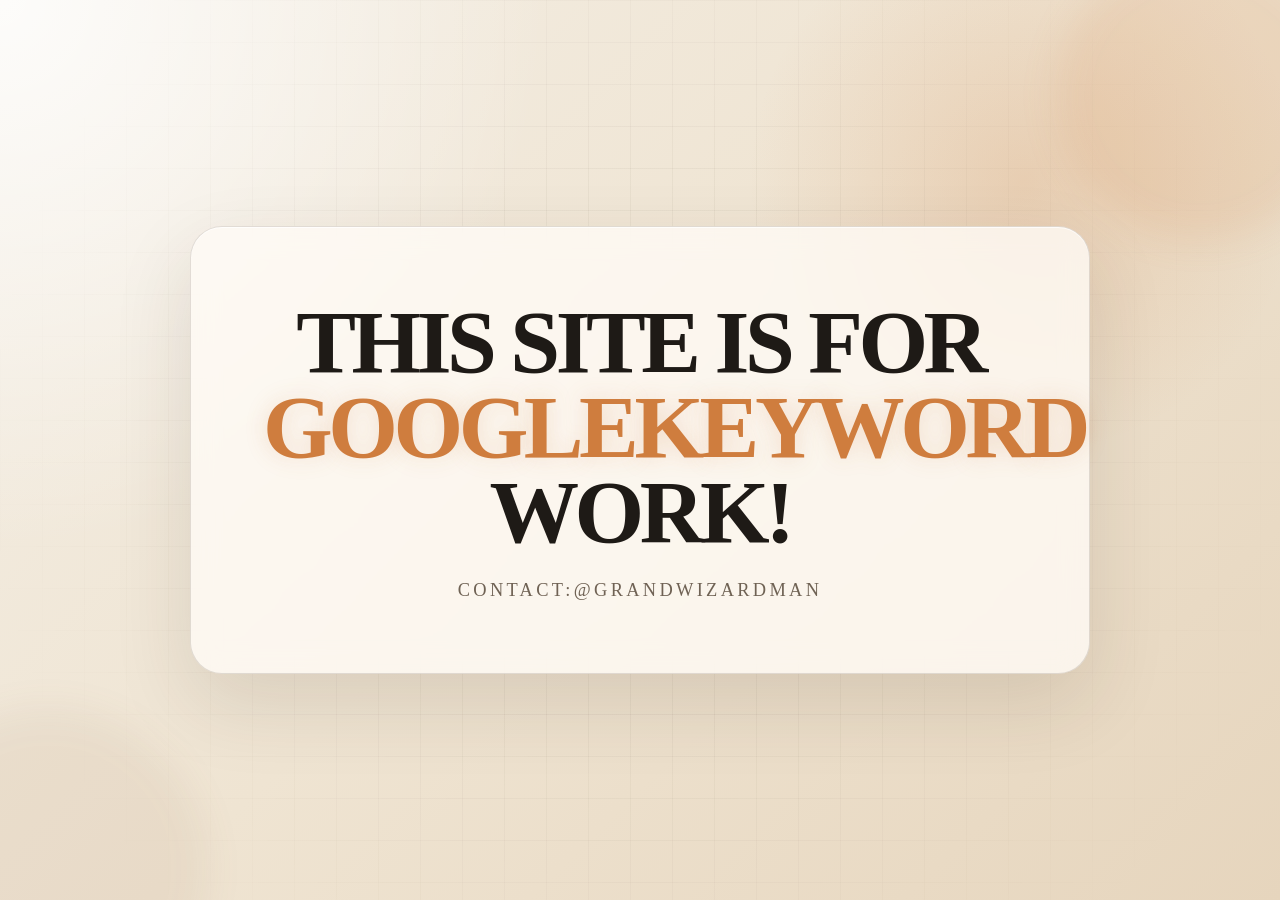
==== index.html @ fcebd90d "Add files via upload" ====
<!DOCTYPE html>
<html lang="en">
<head>
  <meta charset="UTF-8">
  <meta name="viewport" content="width=device-width, initial-scale=1.0">
  <title>GoogleKeyword Work</title>
  <style>
    :root {
      --bg: #f4efe6;
      --bg-accent: #e6d5bd;
      --card: rgba(255, 252, 246, 0.78);
      --text: #1e1a16;
      --muted: #6f6254;
      --line: rgba(62, 45, 30, 0.14);
      --glow: #cf7d3e;
      --glow-soft: rgba(207, 125, 62, 0.22);
    }

    * {
      box-sizing: border-box;
    }

    body {
      margin: 0;
      min-height: 100vh;
      display: grid;
      place-items: center;
      overflow: hidden;
      font-family: Georgia, "Times New Roman", serif;
      color: var(--text);
      background:
        radial-gradient(circle at top left, rgba(255, 255, 255, 0.82), transparent 35%),
        radial-gradient(circle at 80% 20%, rgba(207, 125, 62, 0.2), transparent 22%),
        linear-gradient(135deg, var(--bg) 0%, #efe4d2 48%, var(--bg-accent) 100%);
    }

    body::before,
    body::after {
      content: "";
      position: fixed;
      inset: auto;
      border-radius: 999px;
      filter: blur(18px);
      opacity: 0.5;
      pointer-events: none;
    }

    body::before {
      width: 18rem;
      height: 18rem;
      right: -4rem;
      top: -3rem;
      background: rgba(207, 125, 62, 0.24);
    }

    body::after {
      width: 20rem;
      height: 20rem;
      left: -7rem;
      bottom: -8rem;
      background: rgba(140, 101, 69, 0.14);
    }

    .hero {
      width: min(90vw, 900px);
      padding: clamp(2rem, 6vw, 4.5rem);
      border: 1px solid var(--line);
      border-radius: 32px;
      background: var(--card);
      backdrop-filter: blur(14px);
      box-shadow:
        0 30px 80px rgba(56, 38, 22, 0.12),
        inset 0 1px 0 rgba(255, 255, 255, 0.72);
      text-align: center;
      animation: floatIn 900ms ease-out both;
    }

    h1 {
      margin: 0;
      font-size: clamp(2.6rem, 7vw, 5.8rem);
      line-height: 0.95;
      letter-spacing: -0.05em;
      text-transform: uppercase;
      text-wrap: balance;
    }

    .accent {
      display: inline-block;
      color: var(--glow);
      text-shadow: 0 0 22px var(--glow-soft);
    }

    .contact {
      margin: 1.6rem 0 0;
      font-size: clamp(0.95rem, 2vw, 1.15rem);
      letter-spacing: 0.18em;
      text-transform: uppercase;
      color: var(--muted);
    }

    .grid {
      position: fixed;
      inset: 0;
      background-image:
        linear-gradient(rgba(62, 45, 30, 0.045) 1px, transparent 1px),
        linear-gradient(90deg, rgba(62, 45, 30, 0.045) 1px, transparent 1px);
      background-size: 42px 42px;
      mask-image: radial-gradient(circle at center, black 35%, transparent 85%);
      pointer-events: none;
    }

    @keyframes floatIn {
      from {
        opacity: 0;
        transform: translateY(24px) scale(0.98);
      }
      to {
        opacity: 1;
        transform: translateY(0) scale(1);
      }
    }

    @media (max-width: 640px) {
      .hero {
        border-radius: 24px;
      }

      h1 {
        line-height: 1.02;
      }
    }
  </style>
</head>
<body>
  <div class="grid" aria-hidden="true"></div>
  <main class="hero">
    <h1>THIS SITE IS FOR <span class="accent">GOOGLEKEYWORD</span> WORK!</h1>
    <p class="contact">CONTACT:@grandwizardman</p>
  </main>
</body>
</html>
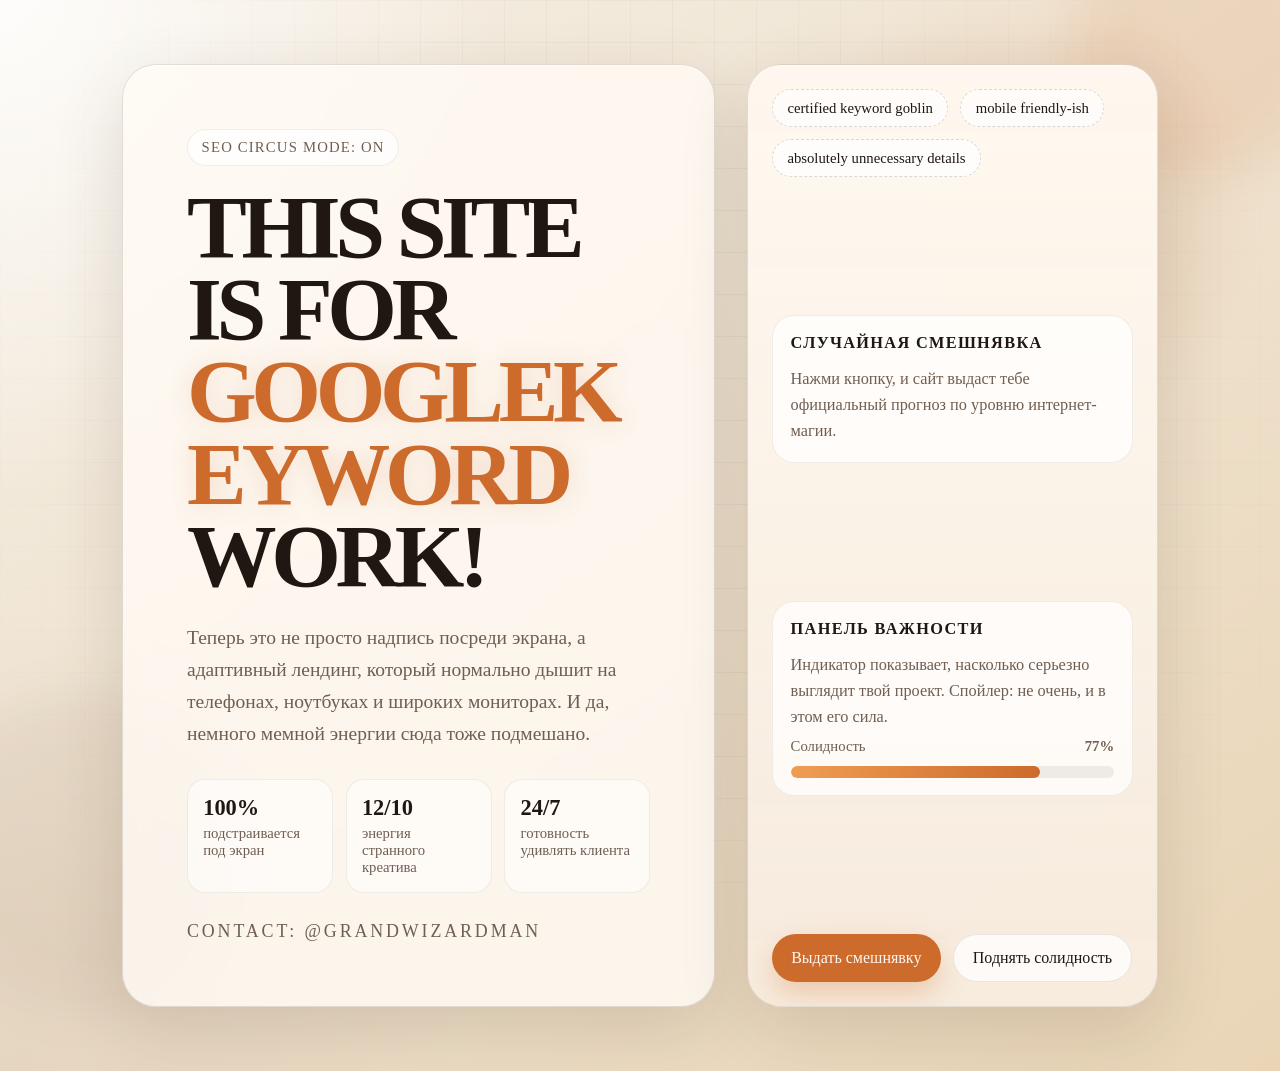
==== commit 4da4c627: "Update index.html" ====
--- a/index.html
+++ b/index.html
@@ -1,101 +1,70 @@
 <!DOCTYPE html>
-<html lang="en">
+<html lang="ru">
 <head>
   <meta charset="UTF-8">
   <meta name="viewport" content="width=device-width, initial-scale=1.0">
   <title>GoogleKeyword Work</title>
   <style>
     :root {
-      --bg: #f4efe6;
-      --bg-accent: #e6d5bd;
-      --card: rgba(255, 252, 246, 0.78);
-      --text: #1e1a16;
-      --muted: #6f6254;
-      --line: rgba(62, 45, 30, 0.14);
-      --glow: #cf7d3e;
-      --glow-soft: rgba(207, 125, 62, 0.22);
+      --bg: #f5efe4;
+      --bg-warm: #e9d5b6;
+      --paper: rgba(255, 251, 245, 0.82);
+      --paper-strong: rgba(255, 248, 239, 0.95);
+      --text: #201712;
+      --muted: #705e52;
+      --line: rgba(67, 46, 30, 0.14);
+      --accent: #cc6b2c;
+      --accent-soft: rgba(204, 107, 44, 0.2);
+      --shadow: rgba(57, 36, 18, 0.14);
+      --max-width: 1100px;
     }
 
     * {
       box-sizing: border-box;
+    }
+
+    html {
+      scroll-behavior: smooth;
     }
 
     body {
       margin: 0;
       min-height: 100vh;
-      display: grid;
-      place-items: center;
-      overflow: hidden;
       font-family: Georgia, "Times New Roman", serif;
       color: var(--text);
+      overflow-x: hidden;
       background:
-        radial-gradient(circle at top left, rgba(255, 255, 255, 0.82), transparent 35%),
-        radial-gradient(circle at 80% 20%, rgba(207, 125, 62, 0.2), transparent 22%),
-        linear-gradient(135deg, var(--bg) 0%, #efe4d2 48%, var(--bg-accent) 100%);
+        radial-gradient(circle at top left, rgba(255, 255, 255, 0.85), transparent 30%),
+        radial-gradient(circle at 80% 20%, rgba(204, 107, 44, 0.18), transparent 18%),
+        radial-gradient(circle at bottom left, rgba(122, 82, 51, 0.08), transparent 28%),
+        linear-gradient(145deg, var(--bg) 0%, #efe2cf 50%, var(--bg-warm) 100%);
     }
 
     body::before,
     body::after {
       content: "";
       position: fixed;
-      inset: auto;
       border-radius: 999px;
-      filter: blur(18px);
-      opacity: 0.5;
+      filter: blur(24px);
+      opacity: 0.55;
       pointer-events: none;
+      z-index: 0;
     }
 
     body::before {
-      width: 18rem;
-      height: 18rem;
-      right: -4rem;
-      top: -3rem;
-      background: rgba(207, 125, 62, 0.24);
+      width: min(26vw, 16rem);
+      height: min(26vw, 16rem);
+      top: -5rem;
+      right: -3rem;
+      background: rgba(204, 107, 44, 0.22);
     }
 
     body::after {
-      width: 20rem;
-      height: 20rem;
-      left: -7rem;
-      bottom: -8rem;
-      background: rgba(140, 101, 69, 0.14);
-    }
-
-    .hero {
-      width: min(90vw, 900px);
-      padding: clamp(2rem, 6vw, 4.5rem);
-      border: 1px solid var(--line);
-      border-radius: 32px;
-      background: var(--card);
-      backdrop-filter: blur(14px);
-      box-shadow:
-        0 30px 80px rgba(56, 38, 22, 0.12),
-        inset 0 1px 0 rgba(255, 255, 255, 0.72);
-      text-align: center;
-      animation: floatIn 900ms ease-out both;
-    }
-
-    h1 {
-      margin: 0;
-      font-size: clamp(2.6rem, 7vw, 5.8rem);
-      line-height: 0.95;
-      letter-spacing: -0.05em;
-      text-transform: uppercase;
-      text-wrap: balance;
-    }
-
-    .accent {
-      display: inline-block;
-      color: var(--glow);
-      text-shadow: 0 0 22px var(--glow-soft);
-    }
-
-    .contact {
-      margin: 1.6rem 0 0;
-      font-size: clamp(0.95rem, 2vw, 1.15rem);
-      letter-spacing: 0.18em;
-      text-transform: uppercase;
-      color: var(--muted);
+      width: min(32vw, 20rem);
+      height: min(32vw, 20rem);
+      bottom: -7rem;
+      left: -5rem;
+      background: rgba(116, 84, 58, 0.12);
     }
 
     .grid {
@@ -104,9 +73,282 @@
       background-image:
         linear-gradient(rgba(62, 45, 30, 0.045) 1px, transparent 1px),
         linear-gradient(90deg, rgba(62, 45, 30, 0.045) 1px, transparent 1px);
-      background-size: 42px 42px;
-      mask-image: radial-gradient(circle at center, black 35%, transparent 85%);
+      background-size: clamp(26px, 4vw, 42px) clamp(26px, 4vw, 42px);
+      mask-image: radial-gradient(circle at center, black 42%, transparent 92%);
       pointer-events: none;
+      z-index: 0;
+    }
+
+    .shell {
+      position: relative;
+      z-index: 1;
+      width: min(calc(100% - 2rem), var(--max-width));
+      margin: 0 auto;
+      padding: clamp(1rem, 2.5vw, 2rem);
+    }
+
+    .hero {
+      position: relative;
+      display: grid;
+      grid-template-columns: minmax(0, 1.3fr) minmax(260px, 0.9fr);
+      gap: clamp(1rem, 3vw, 2rem);
+      align-items: stretch;
+      min-height: 100vh;
+      padding: clamp(1rem, 3vw, 2rem) 0;
+    }
+
+    .panel,
+    .fun-panel {
+      border: 1px solid var(--line);
+      border-radius: clamp(24px, 3vw, 34px);
+      background: var(--paper);
+      backdrop-filter: blur(14px);
+      box-shadow:
+        0 24px 70px var(--shadow),
+        inset 0 1px 0 rgba(255, 255, 255, 0.76);
+      animation: floatIn 900ms ease-out both;
+    }
+
+    .panel {
+      padding: clamp(1.5rem, 5vw, 4rem);
+      display: flex;
+      flex-direction: column;
+      justify-content: center;
+      min-height: min(760px, calc(100vh - 4rem));
+      transform: translate3d(var(--shift-x, 0), var(--shift-y, 0), 0);
+      transition: transform 160ms ease;
+    }
+
+    .eyebrow {
+      display: inline-flex;
+      align-items: center;
+      gap: 0.55rem;
+      width: fit-content;
+      padding: 0.55rem 0.85rem;
+      border-radius: 999px;
+      background: rgba(255, 255, 255, 0.7);
+      border: 1px solid rgba(67, 46, 30, 0.08);
+      color: var(--muted);
+      font-size: 0.92rem;
+      letter-spacing: 0.08em;
+      text-transform: uppercase;
+    }
+
+    h1 {
+      margin: 1.25rem 0 0;
+      font-size: clamp(2.3rem, 7vw, 6.1rem);
+      line-height: 0.92;
+      letter-spacing: -0.06em;
+      text-transform: uppercase;
+      text-wrap: balance;
+      overflow-wrap: anywhere;
+      word-break: break-word;
+      max-width: 100%;
+    }
+
+    .accent {
+      display: inline-block;
+      color: var(--accent);
+      text-shadow: 0 0 24px var(--accent-soft);
+      max-width: 100%;
+    }
+
+    .lead {
+      max-width: 34rem;
+      margin: 1.5rem 0 0;
+      font-size: clamp(1rem, 2vw, 1.22rem);
+      line-height: 1.65;
+      color: var(--muted);
+    }
+
+    .stats {
+      display: grid;
+      grid-template-columns: repeat(3, minmax(0, 1fr));
+      gap: 0.8rem;
+      margin-top: 1.8rem;
+    }
+
+    .stat {
+      padding: 0.95rem;
+      border-radius: 18px;
+      background: rgba(255, 255, 255, 0.56);
+      border: 1px solid rgba(67, 46, 30, 0.08);
+    }
+
+    .stat strong,
+    .stat span {
+      display: block;
+    }
+
+    .stat strong {
+      font-size: clamp(1.05rem, 2vw, 1.4rem);
+    }
+
+    .stat span {
+      margin-top: 0.25rem;
+      color: var(--muted);
+      font-size: 0.92rem;
+    }
+
+    .contact {
+      margin: 1.8rem 0 0;
+      font-size: clamp(0.95rem, 2vw, 1.12rem);
+      letter-spacing: 0.16em;
+      text-transform: uppercase;
+      color: var(--muted);
+      word-break: break-word;
+    }
+
+    .fun-panel {
+      position: relative;
+      padding: clamp(1rem, 4vw, 1.5rem);
+      display: flex;
+      flex-direction: column;
+      justify-content: space-between;
+      gap: 1rem;
+      overflow: hidden;
+      background:
+        linear-gradient(180deg, var(--paper-strong), rgba(246, 234, 220, 0.92)),
+        var(--paper);
+    }
+
+    .stickers {
+      display: flex;
+      flex-wrap: wrap;
+      gap: 0.75rem;
+    }
+
+    .sticker {
+      padding: 0.6rem 0.9rem;
+      border-radius: 999px;
+      border: 1px dashed rgba(67, 46, 30, 0.18);
+      background: rgba(255, 255, 255, 0.72);
+      color: var(--text);
+      font-size: 0.92rem;
+      animation: bob 3.6s ease-in-out infinite;
+    }
+
+    .sticker:nth-child(2n) {
+      animation-delay: 0.5s;
+    }
+
+    .sticker:nth-child(3n) {
+      animation-delay: 1s;
+    }
+
+    .fun-card {
+      position: relative;
+      padding: 1.1rem;
+      border-radius: 22px;
+      border: 1px solid rgba(67, 46, 30, 0.08);
+      background: rgba(255, 255, 255, 0.72);
+    }
+
+    .fun-card h2,
+    .fun-card p {
+      margin: 0;
+    }
+
+    .fun-card h2 {
+      font-size: 1.02rem;
+      letter-spacing: 0.08em;
+      text-transform: uppercase;
+    }
+
+    .fun-card p {
+      margin-top: 0.8rem;
+      font-size: 1.02rem;
+      line-height: 1.6;
+      color: var(--muted);
+    }
+
+    .actions {
+      display: flex;
+      flex-wrap: wrap;
+      gap: 0.75rem;
+    }
+
+    button {
+      appearance: none;
+      border: 0;
+      border-radius: 999px;
+      padding: 0.9rem 1.2rem;
+      font: inherit;
+      cursor: pointer;
+      transition:
+        transform 160ms ease,
+        box-shadow 160ms ease,
+        background-color 160ms ease;
+    }
+
+    .primary {
+      background: var(--accent);
+      color: #fff7f1;
+      box-shadow: 0 12px 28px rgba(204, 107, 44, 0.28);
+    }
+
+    .secondary {
+      background: rgba(255, 255, 255, 0.74);
+      color: var(--text);
+      border: 1px solid rgba(67, 46, 30, 0.1);
+    }
+
+    button:hover {
+      transform: translateY(-2px) scale(1.01);
+    }
+
+    button:active {
+      transform: translateY(0) scale(0.98);
+    }
+
+    .meter {
+      margin-top: auto;
+      padding-top: 0.5rem;
+    }
+
+    .meter-top {
+      display: flex;
+      justify-content: space-between;
+      gap: 1rem;
+      font-size: 0.92rem;
+      color: var(--muted);
+    }
+
+    .meter-bar {
+      margin-top: 0.65rem;
+      height: 12px;
+      border-radius: 999px;
+      background: rgba(67, 46, 30, 0.08);
+      overflow: hidden;
+    }
+
+    .meter-fill {
+      width: 77%;
+      height: 100%;
+      border-radius: inherit;
+      background: linear-gradient(90deg, #f09d53, var(--accent));
+      transition: width 220ms ease;
+    }
+
+    .toast {
+      position: fixed;
+      left: 50%;
+      bottom: 1rem;
+      transform: translateX(-50%) translateY(1rem);
+      padding: 0.9rem 1rem;
+      border-radius: 999px;
+      background: rgba(32, 23, 18, 0.88);
+      color: #fff7f0;
+      box-shadow: 0 18px 36px rgba(0, 0, 0, 0.16);
+      opacity: 0;
+      pointer-events: none;
+      transition: opacity 180ms ease, transform 180ms ease;
+      z-index: 2;
+    }
+
+    .toast.visible {
+      opacity: 1;
+      transform: translateX(-50%) translateY(0);
     }
 
     @keyframes floatIn {
@@ -120,22 +362,206 @@
       }
     }
 
+    @keyframes bob {
+      0%, 100% {
+        transform: rotate(-2deg) translateY(0);
+      }
+      50% {
+        transform: rotate(2deg) translateY(-4px);
+      }
+    }
+
+    @media (max-width: 900px) {
+      .hero {
+        grid-template-columns: 1fr;
+        min-height: auto;
+      }
+
+      .panel {
+        min-height: auto;
+      }
+    }
+
+    @media (max-width: 1200px) {
+      .hero {
+        grid-template-columns: minmax(0, 1.15fr) minmax(280px, 0.85fr);
+      }
+
+      h1 {
+        font-size: clamp(2.2rem, 6.4vw, 5.3rem);
+      }
+    }
+
     @media (max-width: 640px) {
-      .hero {
+      .shell {
+        width: min(calc(100% - 1rem), var(--max-width));
+        padding: 0.5rem 0;
+      }
+
+      .panel,
+      .fun-panel {
         border-radius: 24px;
       }
 
+      .stats {
+        grid-template-columns: 1fr;
+      }
+
       h1 {
-        line-height: 1.02;
+        font-size: clamp(2.1rem, 13vw, 4rem);
+        line-height: 0.98;
+      }
+
+      .meter-top,
+      .actions {
+        flex-direction: column;
+      }
+
+      button {
+        width: 100%;
+      }
+    }
+
+    @media (prefers-reduced-motion: reduce) {
+      *,
+      *::before,
+      *::after {
+        animation: none !important;
+        transition: none !important;
+        scroll-behavior: auto !important;
       }
     }
   </style>
 </head>
 <body>
   <div class="grid" aria-hidden="true"></div>
-  <main class="hero">
-    <h1>THIS SITE IS FOR <span class="accent">GOOGLEKEYWORD</span> WORK!</h1>
-    <p class="contact">CONTACT:@grandwizardman</p>
-  </main>
+
+  <div class="shell">
+    <main class="hero">
+      <section class="panel" id="hero-panel">
+        <div class="eyebrow">SEO circus mode: on</div>
+        <h1>THIS SITE IS FOR <span class="accent">GOOGLEKEYWORD</span> WORK!</h1>
+        <p class="lead">
+          Теперь это не просто надпись посреди экрана, а адаптивный лендинг, который нормально дышит
+          на телефонах, ноутбуках и широких мониторах. И да, немного мемной энергии сюда тоже подмешано.
+        </p>
+
+        <div class="stats" aria-label="Статы серьезного проекта">
+          <div class="stat">
+            <strong>100%</strong>
+            <span>подстраивается под экран</span>
+          </div>
+          <div class="stat">
+            <strong>12/10</strong>
+            <span>энергия странного креатива</span>
+          </div>
+          <div class="stat">
+            <strong>24/7</strong>
+            <span>готовность удивлять клиента</span>
+          </div>
+        </div>
+
+        <p class="contact">CONTACT: @grandwizardman</p>
+      </section>
+
+      <aside class="fun-panel">
+        <div class="stickers" aria-hidden="true">
+          <span class="sticker">certified keyword goblin</span>
+          <span class="sticker">mobile friendly-ish</span>
+          <span class="sticker">absolutely unnecessary details</span>
+        </div>
+
+        <section class="fun-card">
+          <h2>Случайная смешнявка</h2>
+          <p id="joke-output">Нажми кнопку, и сайт выдаст тебе официальный прогноз по уровню интернет-магии.</p>
+        </section>
+
+        <section class="fun-card">
+          <h2>Панель важности</h2>
+          <p>Индикатор показывает, насколько серьезно выглядит твой проект. Спойлер: не очень, и в этом его сила.</p>
+          <div class="meter">
+            <div class="meter-top">
+              <span>Солидность</span>
+              <strong id="meter-value">77%</strong>
+            </div>
+            <div class="meter-bar" aria-hidden="true">
+              <div class="meter-fill" id="meter-fill"></div>
+            </div>
+          </div>
+        </section>
+
+        <div class="actions">
+          <button class="primary" id="joke-button" type="button">Выдать смешнявку</button>
+          <button class="secondary" id="boost-button" type="button">Поднять солидность</button>
+        </div>
+      </aside>
+    </main>
+  </div>
+
+  <div class="toast" id="toast" role="status" aria-live="polite"></div>
+
+  <script>
+    const jokes = [
+      "Алгоритмы поисковика посмотрели на этот сайт и уважительно кивнули.",
+      "SEO-шаман провел ритуал. Теперь ключевые слова чувствуют себя как дома.",
+      "Сайт настолько адаптивный, что подстроится даже под настроение владельца.",
+      "Маркетолог сказал: 'нужно живее'. Сайт услышал это слишком буквально.",
+      "Если нажать еще раз, где-то в мире родится новый лендинг.",
+      "Этот блок официально одобрен министерством забавных интерфейсов."
+    ];
+
+    const jokeButton = document.getElementById("joke-button");
+    const boostButton = document.getElementById("boost-button");
+    const jokeOutput = document.getElementById("joke-output");
+    const meterFill = document.getElementById("meter-fill");
+    const meterValue = document.getElementById("meter-value");
+    const toast = document.getElementById("toast");
+    const heroPanel = document.getElementById("hero-panel");
+
+    let seriousness = 77;
+    let toastTimer = null;
+
+    function showToast(message) {
+      toast.textContent = message;
+      toast.classList.add("visible");
+      window.clearTimeout(toastTimer);
+      toastTimer = window.setTimeout(() => {
+        toast.classList.remove("visible");
+      }, 1800);
+    }
+
+    jokeButton.addEventListener("click", () => {
+      const joke = jokes[Math.floor(Math.random() * jokes.length)];
+      jokeOutput.textContent = joke;
+      showToast("Смешнявка доставлена");
+    });
+
+    boostButton.addEventListener("click", () => {
+      seriousness += 7;
+
+      if (seriousness > 100) {
+        seriousness = 42;
+        showToast("Слишком солидно. Пришлось срочно вернуть вайб.");
+      } else {
+        showToast("Солидность искусственно завышена");
+      }
+
+      meterFill.style.width = `${seriousness}%`;
+      meterValue.textContent = `${seriousness}%`;
+    });
+
+    window.addEventListener("pointermove", (event) => {
+      if (window.innerWidth < 900) {
+        heroPanel.style.removeProperty("--shift-x");
+        heroPanel.style.removeProperty("--shift-y");
+        return;
+      }
+
+      const x = (event.clientX / window.innerWidth - 0.5) * 12;
+      const y = (event.clientY / window.innerHeight - 0.5) * 12;
+      heroPanel.style.setProperty("--shift-x", `${x * -0.45}px`);
+      heroPanel.style.setProperty("--shift-y", `${y * -0.45}px`);
+    });
+  </script>
 </body>
 </html>
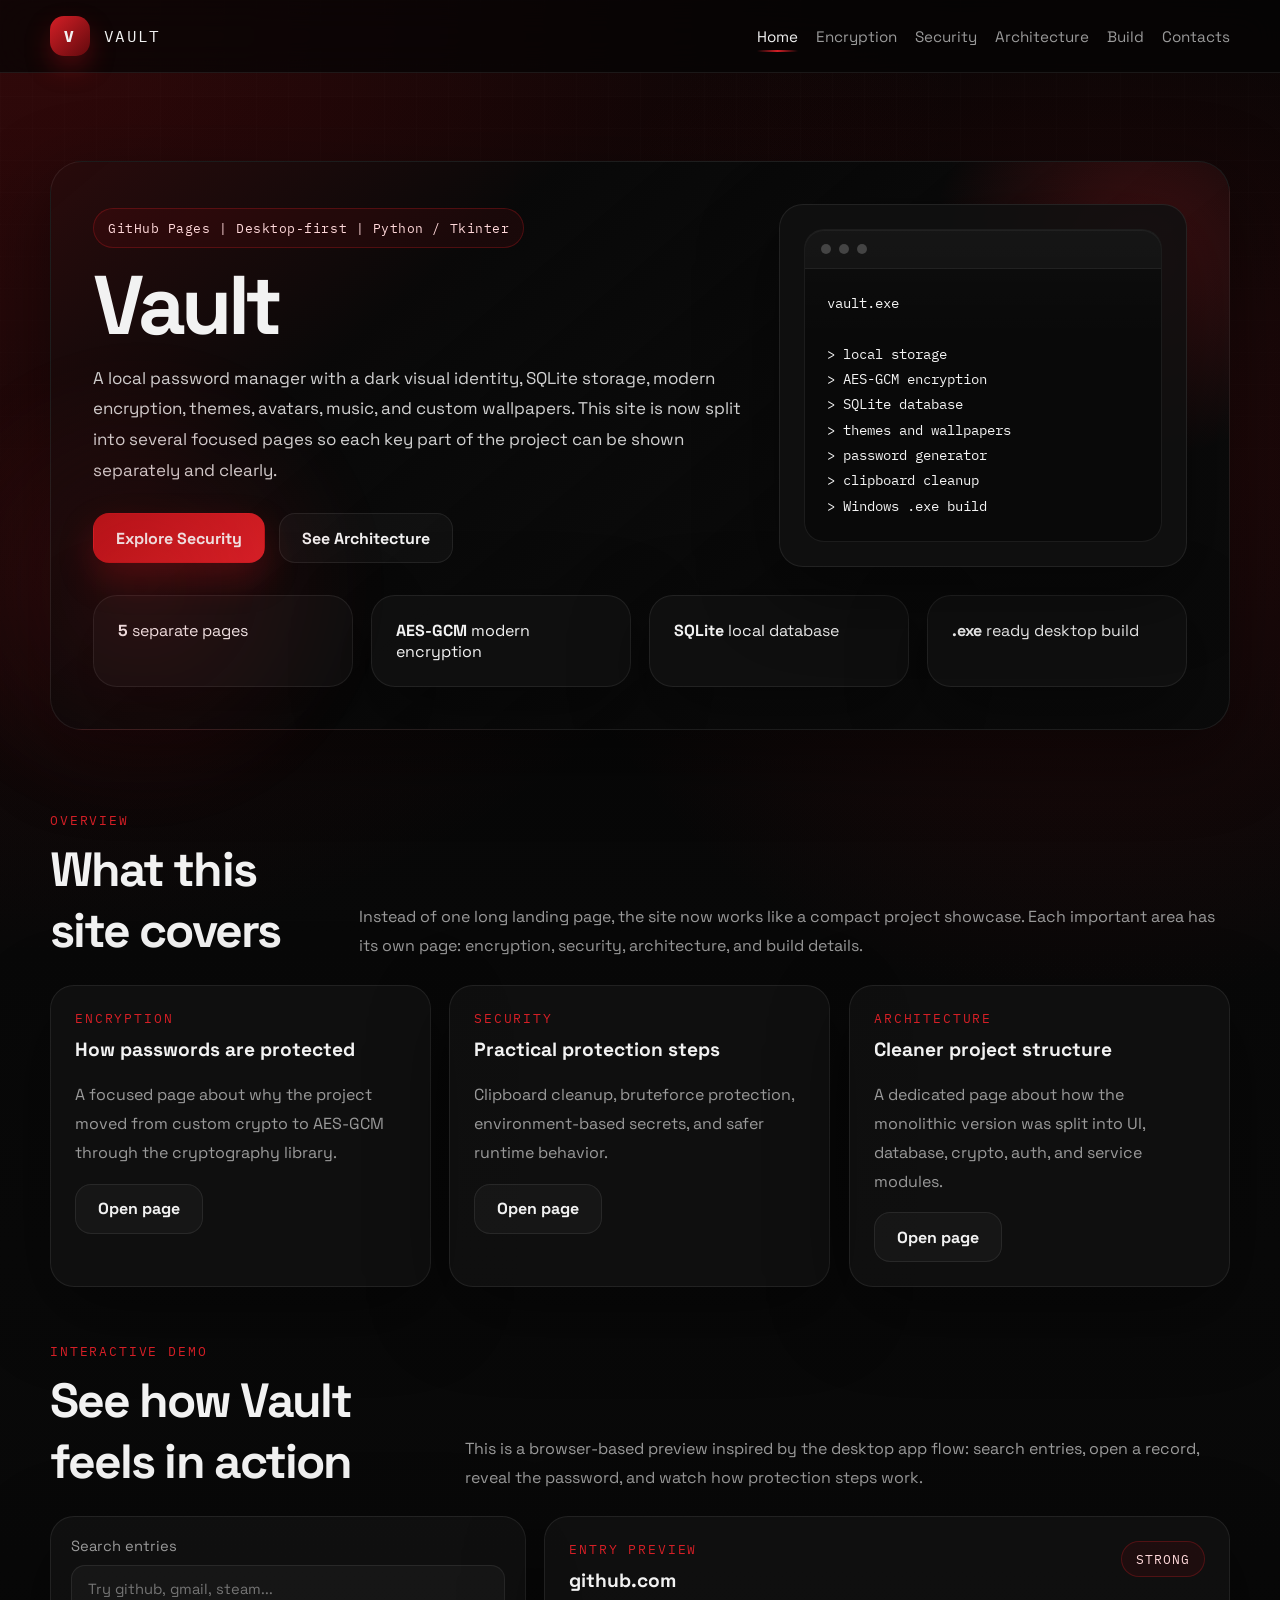
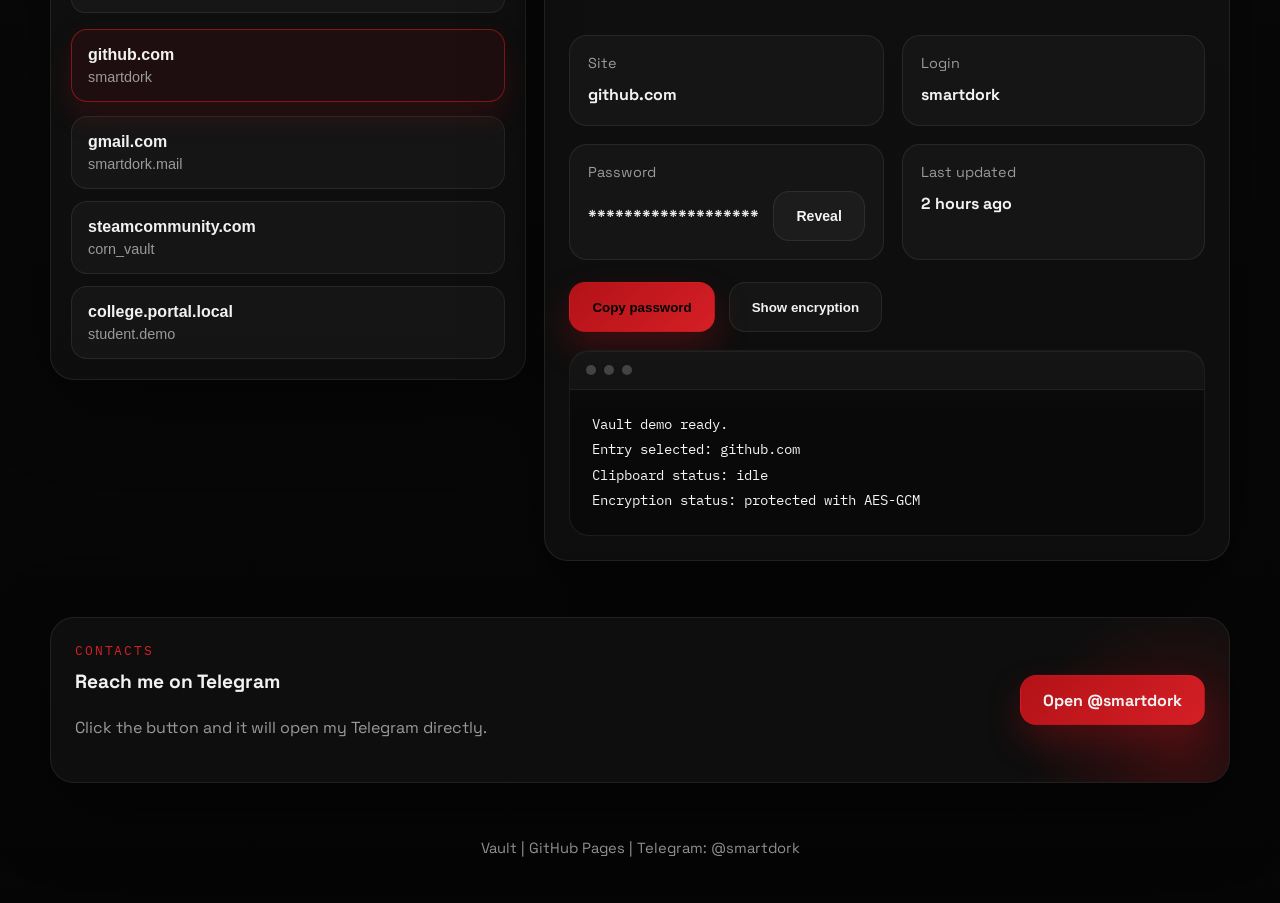
==== commit 99ae50ad: "Add Vault multi-page GitHub Pages site" ====
--- a/index.html
+++ b/index.html
@@ -1,567 +1,251 @@
 <!DOCTYPE html>
-<html lang="ru">
+<html lang="en">
 <head>
-  <meta charset="UTF-8">
-  <meta name="viewport" content="width=device-width, initial-scale=1.0">
-  <title>GoogleKeyword Work</title>
-  <style>
-    :root {
-      --bg: #f5efe4;
-      --bg-warm: #e9d5b6;
-      --paper: rgba(255, 251, 245, 0.82);
-      --paper-strong: rgba(255, 248, 239, 0.95);
-      --text: #201712;
-      --muted: #705e52;
-      --line: rgba(67, 46, 30, 0.14);
-      --accent: #cc6b2c;
-      --accent-soft: rgba(204, 107, 44, 0.2);
-      --shadow: rgba(57, 36, 18, 0.14);
-      --max-width: 1100px;
-    }
-
-    * {
-      box-sizing: border-box;
-    }
-
-    html {
-      scroll-behavior: smooth;
-    }
-
-    body {
-      margin: 0;
-      min-height: 100vh;
-      font-family: Georgia, "Times New Roman", serif;
-      color: var(--text);
-      overflow-x: hidden;
-      background:
-        radial-gradient(circle at top left, rgba(255, 255, 255, 0.85), transparent 30%),
-        radial-gradient(circle at 80% 20%, rgba(204, 107, 44, 0.18), transparent 18%),
-        radial-gradient(circle at bottom left, rgba(122, 82, 51, 0.08), transparent 28%),
-        linear-gradient(145deg, var(--bg) 0%, #efe2cf 50%, var(--bg-warm) 100%);
-    }
-
-    body::before,
-    body::after {
-      content: "";
-      position: fixed;
-      border-radius: 999px;
-      filter: blur(24px);
-      opacity: 0.55;
-      pointer-events: none;
-      z-index: 0;
-    }
-
-    body::before {
-      width: min(26vw, 16rem);
-      height: min(26vw, 16rem);
-      top: -5rem;
-      right: -3rem;
-      background: rgba(204, 107, 44, 0.22);
-    }
-
-    body::after {
-      width: min(32vw, 20rem);
-      height: min(32vw, 20rem);
-      bottom: -7rem;
-      left: -5rem;
-      background: rgba(116, 84, 58, 0.12);
-    }
-
-    .grid {
-      position: fixed;
-      inset: 0;
-      background-image:
-        linear-gradient(rgba(62, 45, 30, 0.045) 1px, transparent 1px),
-        linear-gradient(90deg, rgba(62, 45, 30, 0.045) 1px, transparent 1px);
-      background-size: clamp(26px, 4vw, 42px) clamp(26px, 4vw, 42px);
-      mask-image: radial-gradient(circle at center, black 42%, transparent 92%);
-      pointer-events: none;
-      z-index: 0;
-    }
-
-    .shell {
-      position: relative;
-      z-index: 1;
-      width: min(calc(100% - 2rem), var(--max-width));
-      margin: 0 auto;
-      padding: clamp(1rem, 2.5vw, 2rem);
-    }
-
-    .hero {
-      position: relative;
-      display: grid;
-      grid-template-columns: minmax(0, 1.3fr) minmax(260px, 0.9fr);
-      gap: clamp(1rem, 3vw, 2rem);
-      align-items: stretch;
-      min-height: 100vh;
-      padding: clamp(1rem, 3vw, 2rem) 0;
-    }
-
-    .panel,
-    .fun-panel {
-      border: 1px solid var(--line);
-      border-radius: clamp(24px, 3vw, 34px);
-      background: var(--paper);
-      backdrop-filter: blur(14px);
-      box-shadow:
-        0 24px 70px var(--shadow),
-        inset 0 1px 0 rgba(255, 255, 255, 0.76);
-      animation: floatIn 900ms ease-out both;
-    }
-
-    .panel {
-      padding: clamp(1.5rem, 5vw, 4rem);
-      display: flex;
-      flex-direction: column;
-      justify-content: center;
-      min-height: min(760px, calc(100vh - 4rem));
-      transform: translate3d(var(--shift-x, 0), var(--shift-y, 0), 0);
-      transition: transform 160ms ease;
-    }
-
-    .eyebrow {
-      display: inline-flex;
-      align-items: center;
-      gap: 0.55rem;
-      width: fit-content;
-      padding: 0.55rem 0.85rem;
-      border-radius: 999px;
-      background: rgba(255, 255, 255, 0.7);
-      border: 1px solid rgba(67, 46, 30, 0.08);
-      color: var(--muted);
-      font-size: 0.92rem;
-      letter-spacing: 0.08em;
-      text-transform: uppercase;
-    }
-
-    h1 {
-      margin: 1.25rem 0 0;
-      font-size: clamp(2.3rem, 7vw, 6.1rem);
-      line-height: 0.92;
-      letter-spacing: -0.06em;
-      text-transform: uppercase;
-      text-wrap: balance;
-      overflow-wrap: anywhere;
-      word-break: break-word;
-      max-width: 100%;
-    }
-
-    .accent {
-      display: inline-block;
-      color: var(--accent);
-      text-shadow: 0 0 24px var(--accent-soft);
-      max-width: 100%;
-    }
-
-    .lead {
-      max-width: 34rem;
-      margin: 1.5rem 0 0;
-      font-size: clamp(1rem, 2vw, 1.22rem);
-      line-height: 1.65;
-      color: var(--muted);
-    }
-
-    .stats {
-      display: grid;
-      grid-template-columns: repeat(3, minmax(0, 1fr));
-      gap: 0.8rem;
-      margin-top: 1.8rem;
-    }
-
-    .stat {
-      padding: 0.95rem;
-      border-radius: 18px;
-      background: rgba(255, 255, 255, 0.56);
-      border: 1px solid rgba(67, 46, 30, 0.08);
-    }
-
-    .stat strong,
-    .stat span {
-      display: block;
-    }
-
-    .stat strong {
-      font-size: clamp(1.05rem, 2vw, 1.4rem);
-    }
-
-    .stat span {
-      margin-top: 0.25rem;
-      color: var(--muted);
-      font-size: 0.92rem;
-    }
-
-    .contact {
-      margin: 1.8rem 0 0;
-      font-size: clamp(0.95rem, 2vw, 1.12rem);
-      letter-spacing: 0.16em;
-      text-transform: uppercase;
-      color: var(--muted);
-      word-break: break-word;
-    }
-
-    .fun-panel {
-      position: relative;
-      padding: clamp(1rem, 4vw, 1.5rem);
-      display: flex;
-      flex-direction: column;
-      justify-content: space-between;
-      gap: 1rem;
-      overflow: hidden;
-      background:
-        linear-gradient(180deg, var(--paper-strong), rgba(246, 234, 220, 0.92)),
-        var(--paper);
-    }
-
-    .stickers {
-      display: flex;
-      flex-wrap: wrap;
-      gap: 0.75rem;
-    }
-
-    .sticker {
-      padding: 0.6rem 0.9rem;
-      border-radius: 999px;
-      border: 1px dashed rgba(67, 46, 30, 0.18);
-      background: rgba(255, 255, 255, 0.72);
-      color: var(--text);
-      font-size: 0.92rem;
-      animation: bob 3.6s ease-in-out infinite;
-    }
-
-    .sticker:nth-child(2n) {
-      animation-delay: 0.5s;
-    }
-
-    .sticker:nth-child(3n) {
-      animation-delay: 1s;
-    }
-
-    .fun-card {
-      position: relative;
-      padding: 1.1rem;
-      border-radius: 22px;
-      border: 1px solid rgba(67, 46, 30, 0.08);
-      background: rgba(255, 255, 255, 0.72);
-    }
-
-    .fun-card h2,
-    .fun-card p {
-      margin: 0;
-    }
-
-    .fun-card h2 {
-      font-size: 1.02rem;
-      letter-spacing: 0.08em;
-      text-transform: uppercase;
-    }
-
-    .fun-card p {
-      margin-top: 0.8rem;
-      font-size: 1.02rem;
-      line-height: 1.6;
-      color: var(--muted);
-    }
-
-    .actions {
-      display: flex;
-      flex-wrap: wrap;
-      gap: 0.75rem;
-    }
-
-    button {
-      appearance: none;
-      border: 0;
-      border-radius: 999px;
-      padding: 0.9rem 1.2rem;
-      font: inherit;
-      cursor: pointer;
-      transition:
-        transform 160ms ease,
-        box-shadow 160ms ease,
-        background-color 160ms ease;
-    }
-
-    .primary {
-      background: var(--accent);
-      color: #fff7f1;
-      box-shadow: 0 12px 28px rgba(204, 107, 44, 0.28);
-    }
-
-    .secondary {
-      background: rgba(255, 255, 255, 0.74);
-      color: var(--text);
-      border: 1px solid rgba(67, 46, 30, 0.1);
-    }
-
-    button:hover {
-      transform: translateY(-2px) scale(1.01);
-    }
-
-    button:active {
-      transform: translateY(0) scale(0.98);
-    }
-
-    .meter {
-      margin-top: auto;
-      padding-top: 0.5rem;
-    }
-
-    .meter-top {
-      display: flex;
-      justify-content: space-between;
-      gap: 1rem;
-      font-size: 0.92rem;
-      color: var(--muted);
-    }
-
-    .meter-bar {
-      margin-top: 0.65rem;
-      height: 12px;
-      border-radius: 999px;
-      background: rgba(67, 46, 30, 0.08);
-      overflow: hidden;
-    }
-
-    .meter-fill {
-      width: 77%;
-      height: 100%;
-      border-radius: inherit;
-      background: linear-gradient(90deg, #f09d53, var(--accent));
-      transition: width 220ms ease;
-    }
-
-    .toast {
-      position: fixed;
-      left: 50%;
-      bottom: 1rem;
-      transform: translateX(-50%) translateY(1rem);
-      padding: 0.9rem 1rem;
-      border-radius: 999px;
-      background: rgba(32, 23, 18, 0.88);
-      color: #fff7f0;
-      box-shadow: 0 18px 36px rgba(0, 0, 0, 0.16);
-      opacity: 0;
-      pointer-events: none;
-      transition: opacity 180ms ease, transform 180ms ease;
-      z-index: 2;
-    }
-
-    .toast.visible {
-      opacity: 1;
-      transform: translateX(-50%) translateY(0);
-    }
-
-    @keyframes floatIn {
-      from {
-        opacity: 0;
-        transform: translateY(24px) scale(0.98);
-      }
-      to {
-        opacity: 1;
-        transform: translateY(0) scale(1);
-      }
-    }
-
-    @keyframes bob {
-      0%, 100% {
-        transform: rotate(-2deg) translateY(0);
-      }
-      50% {
-        transform: rotate(2deg) translateY(-4px);
-      }
-    }
-
-    @media (max-width: 900px) {
-      .hero {
-        grid-template-columns: 1fr;
-        min-height: auto;
-      }
-
-      .panel {
-        min-height: auto;
-      }
-    }
-
-    @media (max-width: 1200px) {
-      .hero {
-        grid-template-columns: minmax(0, 1.15fr) minmax(280px, 0.85fr);
-      }
-
-      h1 {
-        font-size: clamp(2.2rem, 6.4vw, 5.3rem);
-      }
-    }
-
-    @media (max-width: 640px) {
-      .shell {
-        width: min(calc(100% - 1rem), var(--max-width));
-        padding: 0.5rem 0;
-      }
-
-      .panel,
-      .fun-panel {
-        border-radius: 24px;
-      }
-
-      .stats {
-        grid-template-columns: 1fr;
-      }
-
-      h1 {
-        font-size: clamp(2.1rem, 13vw, 4rem);
-        line-height: 0.98;
-      }
-
-      .meter-top,
-      .actions {
-        flex-direction: column;
-      }
-
-      button {
-        width: 100%;
-      }
-    }
-
-    @media (prefers-reduced-motion: reduce) {
-      *,
-      *::before,
-      *::after {
-        animation: none !important;
-        transition: none !important;
-        scroll-behavior: auto !important;
-      }
-    }
-  </style>
+    <meta charset="UTF-8">
+    <meta name="viewport" content="width=device-width, initial-scale=1.0">
+    <meta name="description" content="Vault is a local password manager built with Python, Tkinter, SQLite, and modern encryption.">
+    <title>Vault | Home</title>
+    <link rel="icon" type="image/x-icon" href="app.ico">
+    <link rel="preconnect" href="https://fonts.googleapis.com">
+    <link rel="preconnect" href="https://fonts.gstatic.com" crossorigin>
+    <link href="https://fonts.googleapis.com/css2?family=Space+Grotesk:wght@400;500;700&family=IBM+Plex+Mono:wght@400;500;700&display=swap" rel="stylesheet">
+    <link rel="stylesheet" href="styles.css">
 </head>
 <body>
-  <div class="grid" aria-hidden="true"></div>
-
-  <div class="shell">
-    <main class="hero">
-      <section class="panel" id="hero-panel">
-        <div class="eyebrow">SEO circus mode: on</div>
-        <h1>THIS SITE IS FOR <span class="accent">GOOGLEKEYWORD</span> WORK!</h1>
-        <p class="lead">
-          Теперь это не просто надпись посреди экрана, а адаптивный лендинг, который нормально дышит
-          на телефонах, ноутбуках и широких мониторах. И да, немного мемной энергии сюда тоже подмешано.
-        </p>
-
-        <div class="stats" aria-label="Статы серьезного проекта">
-          <div class="stat">
-            <strong>100%</strong>
-            <span>подстраивается под экран</span>
-          </div>
-          <div class="stat">
-            <strong>12/10</strong>
-            <span>энергия странного креатива</span>
-          </div>
-          <div class="stat">
-            <strong>24/7</strong>
-            <span>готовность удивлять клиента</span>
-          </div>
+    <header class="topbar">
+        <div class="container topbar-inner">
+            <a class="brand" href="index.html">
+                <span class="brand-mark">V</span>
+                <span>Vault</span>
+            </a>
+            <nav class="nav">
+                <a class="active" href="index.html">Home</a>
+                <a href="encryption.html">Encryption</a>
+                <a href="security.html">Security</a>
+                <a href="architecture.html">Architecture</a>
+                <a href="build.html">Build</a>
+                <a href="https://t.me/smartdork" target="_blank" rel="noopener noreferrer">Contacts</a>
+            </nav>
         </div>
-
-        <p class="contact">CONTACT: @grandwizardman</p>
-      </section>
-
-      <aside class="fun-panel">
-        <div class="stickers" aria-hidden="true">
-          <span class="sticker">certified keyword goblin</span>
-          <span class="sticker">mobile friendly-ish</span>
-          <span class="sticker">absolutely unnecessary details</span>
+    </header>
+
+    <main id="top">
+        <section class="hero">
+            <div class="container hero-shell reveal">
+                <div class="hero-grid">
+                    <div class="hero-copy">
+                        <div class="eyebrow">GitHub Pages | Desktop-first | Python / Tkinter</div>
+                        <h1>Vault</h1>
+                        <p>
+                            A local password manager with a dark visual identity, SQLite storage,
+                            modern encryption, themes, avatars, music, and custom wallpapers.
+                            This site is now split into several focused pages so each key part of the project
+                            can be shown separately and clearly.
+                        </p>
+                        <div class="hero-actions">
+                            <a class="button button-primary" href="security.html">Explore Security</a>
+                            <a class="button button-secondary" href="architecture.html">See Architecture</a>
+                        </div>
+                    </div>
+
+                    <div class="panel hero-panel floating-panel">
+                        <div class="terminal">
+                            <div class="terminal-head">
+                                <span></span>
+                                <span></span>
+                                <span></span>
+                            </div>
+                            <pre>vault.exe
+
+> local storage
+> AES-GCM encryption
+> SQLite database
+> themes and wallpapers
+> password generator
+> clipboard cleanup
+> Windows .exe build</pre>
+                        </div>
+                    </div>
+                </div>
+
+                <div class="stats">
+                    <article class="stat reveal reveal-delay-1 tilt-card">
+                        <strong>5</strong>
+                        <span>separate pages</span>
+                    </article>
+                    <article class="stat reveal reveal-delay-2 tilt-card">
+                        <strong>AES-GCM</strong>
+                        <span>modern encryption</span>
+                    </article>
+                    <article class="stat reveal reveal-delay-3 tilt-card">
+                        <strong>SQLite</strong>
+                        <span>local database</span>
+                    </article>
+                    <article class="stat reveal reveal-delay-4 tilt-card">
+                        <strong>.exe</strong>
+                        <span>ready desktop build</span>
+                    </article>
+                </div>
+            </div>
+        </section>
+
+        <section class="section reveal">
+            <div class="container">
+                <div class="section-header">
+                    <div>
+                        <div class="section-tag">Overview</div>
+                        <h2>What this site covers</h2>
+                    </div>
+                    <div class="section-copy">
+                        Instead of one long landing page, the site now works like a compact project showcase.
+                        Each important area has its own page: encryption, security, architecture, and build details.
+                    </div>
+                </div>
+
+                <div class="feature-grid">
+                    <article class="feature-card tilt-card reveal reveal-delay-1">
+                        <div class="feature-kicker">Encryption</div>
+                        <h3>How passwords are protected</h3>
+                        <p>A focused page about why the project moved from custom crypto to AES-GCM through the cryptography library.</p>
+                        <div class="button-row">
+                            <a class="button button-secondary" href="encryption.html">Open page</a>
+                        </div>
+                    </article>
+
+                    <article class="feature-card tilt-card reveal reveal-delay-2">
+                        <div class="feature-kicker">Security</div>
+                        <h3>Practical protection steps</h3>
+                        <p>Clipboard cleanup, bruteforce protection, environment-based secrets, and safer runtime behavior.</p>
+                        <div class="button-row">
+                            <a class="button button-secondary" href="security.html">Open page</a>
+                        </div>
+                    </article>
+
+                    <article class="feature-card tilt-card reveal reveal-delay-3">
+                        <div class="feature-kicker">Architecture</div>
+                        <h3>Cleaner project structure</h3>
+                        <p>A dedicated page about how the monolithic version was split into UI, database, crypto, auth, and service modules.</p>
+                        <div class="button-row">
+                            <a class="button button-secondary" href="architecture.html">Open page</a>
+                        </div>
+                    </article>
+                </div>
+            </div>
+        </section>
+
+        <section class="section reveal">
+            <div class="container">
+                <div class="section-header">
+                    <div>
+                        <div class="section-tag">Interactive Demo</div>
+                        <h2>See how Vault feels in action</h2>
+                    </div>
+                    <div class="section-copy">
+                        This is a browser-based preview inspired by the desktop app flow:
+                        search entries, open a record, reveal the password, and watch how protection steps work.
+                    </div>
+                </div>
+
+                <div class="demo-shell">
+                    <div class="demo-sidebar floating-panel reveal reveal-delay-1">
+                        <label class="demo-search">
+                            <span>Search entries</span>
+                            <input id="vaultSearch" type="text" placeholder="Try github, gmail, steam...">
+                        </label>
+
+                        <div id="vaultList" class="vault-list" aria-live="polite">
+                            <button class="vault-item active" type="button" data-site="github.com" data-login="smartdork" data-password="ghp_x91!vaultDemo42" data-strength="Strong" data-last="2 hours ago">
+                                <strong>github.com</strong>
+                                <span>smartdork</span>
+                            </button>
+                            <button class="vault-item" type="button" data-site="gmail.com" data-login="smartdork.mail" data-password="M4il!Safe#2026" data-strength="Strong" data-last="Yesterday">
+                                <strong>gmail.com</strong>
+                                <span>smartdork.mail</span>
+                            </button>
+                            <button class="vault-item" type="button" data-site="steamcommunity.com" data-login="corn_vault" data-password="St34m?Locker%77" data-strength="Strong" data-last="3 days ago">
+                                <strong>steamcommunity.com</strong>
+                                <span>corn_vault</span>
+                            </button>
+                            <button class="vault-item" type="button" data-site="college.portal.local" data-login="student.demo" data-password="VaultClass!908" data-strength="Medium" data-last="1 week ago">
+                                <strong>college.portal.local</strong>
+                                <span>student.demo</span>
+                            </button>
+                        </div>
+                    </div>
+
+                    <div class="demo-view panel floating-panel reveal reveal-delay-2">
+                        <div class="demo-topline">
+                            <div>
+                                <div class="feature-kicker">Entry Preview</div>
+                                <h3 id="demoTitle">github.com</h3>
+                            </div>
+                            <span id="demoStrength" class="strength-pill">Strong</span>
+                        </div>
+
+                        <div class="demo-fields">
+                            <div class="demo-field">
+                                <span>Site</span>
+                                <strong id="demoSite">github.com</strong>
+                            </div>
+                            <div class="demo-field">
+                                <span>Login</span>
+                                <strong id="demoLogin">smartdork</strong>
+                            </div>
+                            <div class="demo-field">
+                                <span>Password</span>
+                                <div class="password-row">
+                                    <strong id="demoPassword">******************</strong>
+                                    <button id="togglePassword" class="button button-secondary button-small" type="button">Reveal</button>
+                                </div>
+                            </div>
+                            <div class="demo-field">
+                                <span>Last updated</span>
+                                <strong id="demoLast">2 hours ago</strong>
+                            </div>
+                        </div>
+
+                        <div class="demo-actions">
+                            <button id="copyPassword" class="button button-primary" type="button">Copy password</button>
+                            <button id="encryptPreview" class="button button-secondary" type="button">Show encryption</button>
+                        </div>
+
+                        <div class="terminal demo-terminal">
+                            <div class="terminal-head">
+                                <span></span>
+                                <span></span>
+                                <span></span>
+                            </div>
+                            <pre id="demoLog">Vault demo ready.
+Entry selected: github.com
+Clipboard status: idle
+Encryption status: protected with AES-GCM</pre>
+                        </div>
+                    </div>
+                </div>
+            </div>
+        </section>
+
+        <section class="section reveal">
+            <div class="container">
+                <div class="contact-card">
+                    <div>
+                        <div class="section-tag">Contacts</div>
+                        <h3>Reach me on Telegram</h3>
+                        <p>Click the button and it will open my Telegram directly.</p>
+                    </div>
+                    <a class="button button-primary" href="https://t.me/smartdork" target="_blank" rel="noopener noreferrer">
+                        Open @smartdork
+                    </a>
+                </div>
+            </div>
+        </section>
+    </main>
+
+    <footer>
+        <div class="container">
+            Vault | GitHub Pages | Telegram: @smartdork
         </div>
-
-        <section class="fun-card">
-          <h2>Случайная смешнявка</h2>
-          <p id="joke-output">Нажми кнопку, и сайт выдаст тебе официальный прогноз по уровню интернет-магии.</p>
-        </section>
-
-        <section class="fun-card">
-          <h2>Панель важности</h2>
-          <p>Индикатор показывает, насколько серьезно выглядит твой проект. Спойлер: не очень, и в этом его сила.</p>
-          <div class="meter">
-            <div class="meter-top">
-              <span>Солидность</span>
-              <strong id="meter-value">77%</strong>
-            </div>
-            <div class="meter-bar" aria-hidden="true">
-              <div class="meter-fill" id="meter-fill"></div>
-            </div>
-          </div>
-        </section>
-
-        <div class="actions">
-          <button class="primary" id="joke-button" type="button">Выдать смешнявку</button>
-          <button class="secondary" id="boost-button" type="button">Поднять солидность</button>
-        </div>
-      </aside>
-    </main>
-  </div>
-
-  <div class="toast" id="toast" role="status" aria-live="polite"></div>
-
-  <script>
-    const jokes = [
-      "Алгоритмы поисковика посмотрели на этот сайт и уважительно кивнули.",
-      "SEO-шаман провел ритуал. Теперь ключевые слова чувствуют себя как дома.",
-      "Сайт настолько адаптивный, что подстроится даже под настроение владельца.",
-      "Маркетолог сказал: 'нужно живее'. Сайт услышал это слишком буквально.",
-      "Если нажать еще раз, где-то в мире родится новый лендинг.",
-      "Этот блок официально одобрен министерством забавных интерфейсов."
-    ];
-
-    const jokeButton = document.getElementById("joke-button");
-    const boostButton = document.getElementById("boost-button");
-    const jokeOutput = document.getElementById("joke-output");
-    const meterFill = document.getElementById("meter-fill");
-    const meterValue = document.getElementById("meter-value");
-    const toast = document.getElementById("toast");
-    const heroPanel = document.getElementById("hero-panel");
-
-    let seriousness = 77;
-    let toastTimer = null;
-
-    function showToast(message) {
-      toast.textContent = message;
-      toast.classList.add("visible");
-      window.clearTimeout(toastTimer);
-      toastTimer = window.setTimeout(() => {
-        toast.classList.remove("visible");
-      }, 1800);
-    }
-
-    jokeButton.addEventListener("click", () => {
-      const joke = jokes[Math.floor(Math.random() * jokes.length)];
-      jokeOutput.textContent = joke;
-      showToast("Смешнявка доставлена");
-    });
-
-    boostButton.addEventListener("click", () => {
-      seriousness += 7;
-
-      if (seriousness > 100) {
-        seriousness = 42;
-        showToast("Слишком солидно. Пришлось срочно вернуть вайб.");
-      } else {
-        showToast("Солидность искусственно завышена");
-      }
-
-      meterFill.style.width = `${seriousness}%`;
-      meterValue.textContent = `${seriousness}%`;
-    });
-
-    window.addEventListener("pointermove", (event) => {
-      if (window.innerWidth < 900) {
-        heroPanel.style.removeProperty("--shift-x");
-        heroPanel.style.removeProperty("--shift-y");
-        return;
-      }
-
-      const x = (event.clientX / window.innerWidth - 0.5) * 12;
-      const y = (event.clientY / window.innerHeight - 0.5) * 12;
-      heroPanel.style.setProperty("--shift-x", `${x * -0.45}px`);
-      heroPanel.style.setProperty("--shift-y", `${y * -0.45}px`);
-    });
-  </script>
+    </footer>
+    <script src="script.js"></script>
 </body>
 </html>
--- a/styles.css
+++ b/styles.css
@@ -0,0 +1,781 @@
+:root {
+    --bg: #050505;
+    --bg-soft: #101010;
+    --bg-panel: rgba(16, 16, 16, 0.88);
+    --bg-panel-strong: rgba(10, 10, 10, 0.96);
+    --text: #f2f2f2;
+    --muted: #9a9a9a;
+    --accent: #b31217;
+    --accent-bright: #d51f26;
+    --line: rgba(255, 255, 255, 0.08);
+    --shadow: 0 24px 80px rgba(0, 0, 0, 0.45);
+    --radius-xl: 32px;
+    --radius-lg: 24px;
+    --radius-md: 18px;
+    --max-width: 1180px;
+}
+
+* {
+    box-sizing: border-box;
+}
+
+html {
+    scroll-behavior: smooth;
+}
+
+body {
+    margin: 0;
+    color: var(--text);
+    background:
+        radial-gradient(circle at top left, rgba(179, 18, 23, 0.26), transparent 34%),
+        radial-gradient(circle at 85% 18%, rgba(179, 18, 23, 0.18), transparent 24%),
+        linear-gradient(180deg, #050505 0%, #090909 50%, #050505 100%);
+    font-family: "Space Grotesk", sans-serif;
+    min-height: 100vh;
+    overflow-x: hidden;
+}
+
+body::before {
+    content: "";
+    position: fixed;
+    inset: 0;
+    background-image:
+        linear-gradient(rgba(255, 255, 255, 0.02) 1px, transparent 1px),
+        linear-gradient(90deg, rgba(255, 255, 255, 0.02) 1px, transparent 1px);
+    background-size: 32px 32px;
+    pointer-events: none;
+    mask-image: linear-gradient(180deg, rgba(0, 0, 0, 0.65), transparent 95%);
+}
+
+body::after {
+    content: "";
+    position: fixed;
+    inset: auto auto 8% -8%;
+    width: 38vw;
+    height: 38vw;
+    border-radius: 50%;
+    background: radial-gradient(circle, rgba(213, 31, 38, 0.14), transparent 68%);
+    filter: blur(18px);
+    pointer-events: none;
+    animation: driftGlow 14s ease-in-out infinite alternate;
+}
+
+a {
+    color: inherit;
+    text-decoration: none;
+}
+
+.container {
+    width: min(calc(100% - 32px), var(--max-width));
+    margin: 0 auto;
+}
+
+.topbar {
+    position: sticky;
+    top: 0;
+    z-index: 20;
+    backdrop-filter: blur(18px);
+    background: rgba(5, 5, 5, 0.72);
+    border-bottom: 1px solid var(--line);
+}
+
+.topbar-inner {
+    display: flex;
+    align-items: center;
+    justify-content: space-between;
+    gap: 20px;
+    padding: 16px 0;
+}
+
+.brand {
+    display: flex;
+    align-items: center;
+    gap: 14px;
+    font-family: "IBM Plex Mono", monospace;
+    letter-spacing: 0.08em;
+    text-transform: uppercase;
+}
+
+.brand-mark {
+    width: 40px;
+    height: 40px;
+    border-radius: 14px;
+    display: grid;
+    place-items: center;
+    background: linear-gradient(135deg, var(--accent-bright), #61090d);
+    box-shadow: 0 12px 24px rgba(179, 18, 23, 0.35);
+    font-weight: 700;
+    transition: transform 0.35s ease, box-shadow 0.35s ease;
+}
+
+.brand:hover .brand-mark {
+    transform: rotate(-8deg) scale(1.08);
+    box-shadow: 0 18px 34px rgba(213, 31, 38, 0.42);
+}
+
+.nav {
+    display: flex;
+    align-items: center;
+    flex-wrap: wrap;
+    gap: 18px;
+    color: var(--muted);
+    font-size: 0.95rem;
+}
+
+.nav a:hover,
+.nav a.active {
+    color: var(--text);
+}
+
+.nav a {
+    position: relative;
+    transition: color 0.25s ease;
+}
+
+.nav a::after {
+    content: "";
+    position: absolute;
+    left: 0;
+    bottom: -6px;
+    width: 100%;
+    height: 2px;
+    transform: scaleX(0);
+    transform-origin: left;
+    background: linear-gradient(90deg, transparent, var(--accent-bright), transparent);
+    transition: transform 0.25s ease;
+}
+
+.nav a:hover::after,
+.nav a.active::after {
+    transform: scaleX(1);
+}
+
+.page {
+    padding: 56px 0 46px;
+}
+
+.hero {
+    padding: 88px 0 54px;
+}
+
+.hero-shell,
+.panel,
+.card,
+.timeline-item,
+.contact-card,
+.feature-card,
+.stat {
+    border: 1px solid var(--line);
+    border-radius: var(--radius-lg);
+    background: var(--bg-panel);
+    box-shadow: var(--shadow);
+}
+
+.hero-shell {
+    position: relative;
+    overflow: hidden;
+    border-radius: var(--radius-xl);
+    background:
+        linear-gradient(140deg, rgba(179, 18, 23, 0.18), rgba(5, 5, 5, 0.06) 28%, rgba(10, 10, 10, 0.94) 70%),
+        var(--bg-panel-strong);
+    padding: 42px;
+}
+
+.hero-shell::after {
+    content: "";
+    position: absolute;
+    width: 420px;
+    height: 420px;
+    right: -120px;
+    top: -120px;
+    border-radius: 50%;
+    background: radial-gradient(circle, rgba(213, 31, 38, 0.28), transparent 70%);
+    pointer-events: none;
+    animation: orbitGlow 12s linear infinite;
+}
+
+.hero-grid,
+.two-col,
+.feature-grid,
+.stats,
+.demo-shell,
+.demo-fields {
+    display: grid;
+    gap: 18px;
+}
+
+.hero-grid {
+    position: relative;
+    z-index: 1;
+    grid-template-columns: 1.45fr 0.9fr;
+    gap: 28px;
+    align-items: center;
+}
+
+.hero-copy {
+    position: relative;
+    z-index: 1;
+}
+
+.two-col {
+    grid-template-columns: 1.05fr 0.95fr;
+}
+
+.feature-grid {
+    grid-template-columns: repeat(3, 1fr);
+}
+
+.stats {
+    grid-template-columns: repeat(4, 1fr);
+    margin-top: 28px;
+}
+
+.demo-shell {
+    grid-template-columns: 0.82fr 1.18fr;
+    align-items: start;
+}
+
+.demo-sidebar {
+    border: 1px solid var(--line);
+    border-radius: var(--radius-lg);
+    background: rgba(255, 255, 255, 0.03);
+    box-shadow: var(--shadow);
+    padding: 20px;
+}
+
+.demo-search {
+    display: grid;
+    gap: 10px;
+    margin-bottom: 18px;
+    color: var(--muted);
+    font-size: 0.92rem;
+}
+
+.demo-search input {
+    width: 100%;
+    min-height: 48px;
+    border-radius: 14px;
+    border: 1px solid var(--line);
+    background: rgba(255, 255, 255, 0.03);
+    color: var(--text);
+    padding: 0 16px;
+    font: inherit;
+    outline: none;
+}
+
+.demo-search input:focus {
+    border-color: rgba(213, 31, 38, 0.6);
+    box-shadow: 0 0 0 4px rgba(179, 18, 23, 0.14);
+}
+
+.vault-list {
+    display: grid;
+    gap: 12px;
+}
+
+.vault-item {
+    width: 100%;
+    display: grid;
+    gap: 5px;
+    text-align: left;
+    padding: 16px;
+    color: var(--text);
+    background: rgba(255, 255, 255, 0.03);
+    border: 1px solid var(--line);
+    border-radius: 16px;
+    cursor: pointer;
+    transition: transform 0.25s ease, border-color 0.25s ease, background 0.25s ease, box-shadow 0.25s ease;
+}
+
+.vault-item:hover,
+.vault-item.active {
+    transform: translateY(-2px);
+    border-color: rgba(213, 31, 38, 0.55);
+    background: rgba(179, 18, 23, 0.1);
+    box-shadow: 0 14px 28px rgba(179, 18, 23, 0.18);
+}
+
+.vault-item strong {
+    font-size: 1rem;
+}
+
+.vault-item span {
+    color: var(--muted);
+    font-size: 0.9rem;
+}
+
+.demo-view {
+    padding: 28px;
+}
+
+.demo-topline {
+    display: flex;
+    align-items: start;
+    justify-content: space-between;
+    gap: 16px;
+    margin-bottom: 22px;
+}
+
+.strength-pill {
+    display: inline-flex;
+    align-items: center;
+    min-height: 36px;
+    padding: 0 14px;
+    border-radius: 999px;
+    border: 1px solid rgba(213, 31, 38, 0.28);
+    background: rgba(179, 18, 23, 0.1);
+    color: #ffd8da;
+    font-family: "IBM Plex Mono", monospace;
+    font-size: 0.82rem;
+    text-transform: uppercase;
+    letter-spacing: 0.08em;
+}
+
+.demo-fields {
+    grid-template-columns: repeat(2, 1fr);
+    margin-bottom: 22px;
+}
+
+.demo-field {
+    border: 1px solid var(--line);
+    border-radius: 18px;
+    background: rgba(255, 255, 255, 0.03);
+    padding: 18px;
+}
+
+.demo-field span {
+    display: block;
+    margin-bottom: 10px;
+    color: var(--muted);
+    font-size: 0.9rem;
+}
+
+.demo-field strong {
+    font-size: 1rem;
+    line-height: 1.6;
+}
+
+.password-row {
+    display: flex;
+    align-items: center;
+    justify-content: space-between;
+    gap: 14px;
+}
+
+.button-small {
+    min-height: 40px;
+    padding: 0 16px;
+    font-size: 0.88rem;
+}
+
+.demo-actions {
+    display: flex;
+    flex-wrap: wrap;
+    gap: 14px;
+    margin-bottom: 18px;
+}
+
+.demo-terminal pre {
+    min-height: 130px;
+}
+
+.eyebrow,
+.section-tag,
+.feature-kicker {
+    font-family: "IBM Plex Mono", monospace;
+}
+
+.eyebrow {
+    display: inline-flex;
+    align-items: center;
+    gap: 10px;
+    padding: 10px 14px;
+    border-radius: 999px;
+    border: 1px solid rgba(213, 31, 38, 0.28);
+    background: rgba(179, 18, 23, 0.1);
+    color: #ffd8da;
+    font-size: 0.84rem;
+    letter-spacing: 0.04em;
+}
+
+h1 {
+    margin: 18px 0;
+    font-size: clamp(2.8rem, 7vw, 5.2rem);
+    line-height: 0.95;
+    letter-spacing: -0.05em;
+}
+
+h2 {
+    margin: 0;
+    font-size: clamp(1.9rem, 4vw, 3rem);
+    letter-spacing: -0.04em;
+}
+
+h3 {
+    margin-top: 0;
+    font-size: 1.2rem;
+}
+
+.lead,
+.section-copy,
+.card p,
+.feature-card p,
+.timeline-item p,
+.contact-card p,
+.content p,
+.content li {
+    color: var(--muted);
+    line-height: 1.8;
+}
+
+.hero p {
+    max-width: 660px;
+    color: #d1d1d1;
+    font-size: 1.06rem;
+    line-height: 1.8;
+    margin: 0 0 28px;
+}
+
+.hero-actions,
+.button-row {
+    display: flex;
+    flex-wrap: wrap;
+    gap: 14px;
+}
+
+.button {
+    display: inline-flex;
+    align-items: center;
+    justify-content: center;
+    min-height: 50px;
+    padding: 0 22px;
+    border-radius: 16px;
+    border: 1px solid transparent;
+    font-weight: 700;
+    position: relative;
+    overflow: hidden;
+    transition: transform 0.24s ease, border-color 0.24s ease, background 0.24s ease, box-shadow 0.24s ease;
+}
+
+.button:hover {
+    transform: translateY(-3px) scale(1.01);
+}
+
+.button::before {
+    content: "";
+    position: absolute;
+    inset: 0;
+    background: linear-gradient(120deg, transparent 25%, rgba(255, 255, 255, 0.18) 50%, transparent 75%);
+    transform: translateX(-120%);
+    transition: transform 0.6s ease;
+}
+
+.button:hover::before {
+    transform: translateX(120%);
+}
+
+.button-primary {
+    background: linear-gradient(135deg, var(--accent), var(--accent-bright));
+    box-shadow: 0 16px 34px rgba(179, 18, 23, 0.3);
+}
+
+.button-primary:hover {
+    box-shadow: 0 22px 44px rgba(213, 31, 38, 0.38);
+}
+
+.button-secondary {
+    border-color: var(--line);
+    background: rgba(255, 255, 255, 0.03);
+    color: var(--text);
+}
+
+.button-secondary:hover {
+    border-color: rgba(213, 31, 38, 0.5);
+    box-shadow: 0 14px 28px rgba(213, 31, 38, 0.12);
+}
+
+.panel,
+.card,
+.feature-card,
+.stat,
+.contact-card {
+    padding: 24px;
+    transition: transform 0.28s ease, border-color 0.28s ease, box-shadow 0.28s ease, background 0.28s ease;
+}
+
+.panel:hover,
+.card:hover,
+.feature-card:hover,
+.stat:hover,
+.contact-card:hover,
+.demo-sidebar:hover {
+    border-color: rgba(213, 31, 38, 0.32);
+    box-shadow: 0 28px 90px rgba(0, 0, 0, 0.5);
+}
+
+.terminal {
+    border-radius: 20px;
+    overflow: hidden;
+    border: 1px solid rgba(255, 255, 255, 0.08);
+    background: #090909;
+    box-shadow: inset 0 1px 0 rgba(255, 255, 255, 0.05);
+    position: relative;
+}
+
+.terminal::after {
+    content: "";
+    position: absolute;
+    inset: 0;
+    background: linear-gradient(180deg, rgba(255, 255, 255, 0.02), transparent 35%);
+    pointer-events: none;
+}
+
+.terminal-head {
+    display: flex;
+    gap: 8px;
+    padding: 14px 16px;
+    border-bottom: 1px solid rgba(255, 255, 255, 0.06);
+    background: rgba(255, 255, 255, 0.03);
+}
+
+.terminal-head span {
+    width: 10px;
+    height: 10px;
+    border-radius: 50%;
+    background: rgba(255, 255, 255, 0.2);
+}
+
+.terminal pre {
+    margin: 0;
+    padding: 22px;
+    color: #f4f4f4;
+    font-family: "IBM Plex Mono", monospace;
+    font-size: 0.88rem;
+    line-height: 1.8;
+    white-space: pre-wrap;
+}
+
+.section,
+.content {
+    padding: 28px 0;
+}
+
+.section-header {
+    display: flex;
+    align-items: end;
+    justify-content: space-between;
+    gap: 24px;
+    margin-bottom: 24px;
+}
+
+.section-tag,
+.feature-kicker {
+    color: var(--accent-bright);
+    font-size: 0.82rem;
+    text-transform: uppercase;
+    letter-spacing: 0.14em;
+    margin-bottom: 10px;
+}
+
+.card ul,
+.feature-card ul,
+.content ul {
+    margin: 12px 0 0;
+    padding-left: 18px;
+}
+
+.timeline {
+    display: grid;
+    gap: 14px;
+}
+
+.timeline-item {
+    padding: 18px 20px;
+    display: grid;
+    grid-template-columns: 170px 1fr;
+    gap: 18px;
+    align-items: start;
+}
+
+.timeline-item strong {
+    color: var(--accent-bright);
+    font-family: "IBM Plex Mono", monospace;
+    font-size: 0.88rem;
+    letter-spacing: 0.06em;
+    text-transform: uppercase;
+}
+
+.contact-card {
+    display: flex;
+    align-items: center;
+    justify-content: space-between;
+    gap: 24px;
+    overflow: hidden;
+    position: relative;
+}
+
+.contact-card::before {
+    content: "";
+    position: absolute;
+    inset: auto -100px -120px auto;
+    width: 300px;
+    height: 300px;
+    border-radius: 50%;
+    background: radial-gradient(circle, rgba(179, 18, 23, 0.25), transparent 72%);
+    pointer-events: none;
+}
+
+.contact-card > * {
+    position: relative;
+    z-index: 1;
+}
+
+.page-title {
+    margin-bottom: 10px;
+}
+
+.breadcrumb {
+    color: var(--muted);
+    font-family: "IBM Plex Mono", monospace;
+    font-size: 0.84rem;
+    letter-spacing: 0.04em;
+    text-transform: uppercase;
+    margin-bottom: 20px;
+}
+
+footer {
+    padding: 28px 0 46px;
+    color: var(--muted);
+    text-align: center;
+    font-size: 0.92rem;
+}
+
+.reveal {
+    opacity: 0;
+    transform: translateY(34px);
+    transition: opacity 0.75s ease, transform 0.75s cubic-bezier(0.2, 0.7, 0.2, 1);
+}
+
+.reveal.is-visible {
+    opacity: 1;
+    transform: translateY(0);
+}
+
+.reveal-delay-1 {
+    transition-delay: 0.08s;
+}
+
+.reveal-delay-2 {
+    transition-delay: 0.16s;
+}
+
+.reveal-delay-3 {
+    transition-delay: 0.24s;
+}
+
+.reveal-delay-4 {
+    transition-delay: 0.32s;
+}
+
+.floating-panel {
+    animation: floatCard 6.5s ease-in-out infinite;
+}
+
+.tilt-card {
+    transform-style: preserve-3d;
+    will-change: transform;
+}
+
+@keyframes driftGlow {
+    0% {
+        transform: translate3d(0, 0, 0) scale(1);
+    }
+    100% {
+        transform: translate3d(12vw, -4vh, 0) scale(1.12);
+    }
+}
+
+@keyframes orbitGlow {
+    0% {
+        transform: rotate(0deg) scale(1);
+    }
+    50% {
+        transform: rotate(180deg) scale(1.05);
+    }
+    100% {
+        transform: rotate(360deg) scale(1);
+    }
+}
+
+@keyframes floatCard {
+    0%,
+    100% {
+        transform: translateY(0);
+    }
+    50% {
+        transform: translateY(-8px);
+    }
+}
+
+@media (max-width: 1024px) {
+    .hero-grid,
+    .two-col,
+    .feature-grid,
+    .demo-shell {
+        grid-template-columns: 1fr;
+    }
+
+    .stats {
+        grid-template-columns: repeat(2, 1fr);
+    }
+
+    .floating-panel {
+        animation-duration: 7.5s;
+    }
+}
+
+@media (max-width: 720px) {
+    .hero {
+        padding-top: 54px;
+    }
+
+    .hero-shell,
+    .panel,
+    .card,
+    .feature-card,
+    .contact-card,
+    .stat {
+        padding: 22px;
+    }
+
+    .nav {
+        display: none;
+    }
+
+    .stats {
+        grid-template-columns: 1fr;
+    }
+
+    .section-header,
+    .contact-card,
+    .timeline-item,
+    .demo-fields {
+        grid-template-columns: 1fr;
+        display: grid;
+    }
+
+    .timeline-item {
+        gap: 10px;
+    }
+
+    .password-row,
+    .demo-topline {
+        flex-direction: column;
+        align-items: start;
+    }
+
+    body::after {
+        width: 70vw;
+        height: 70vw;
+    }
+}
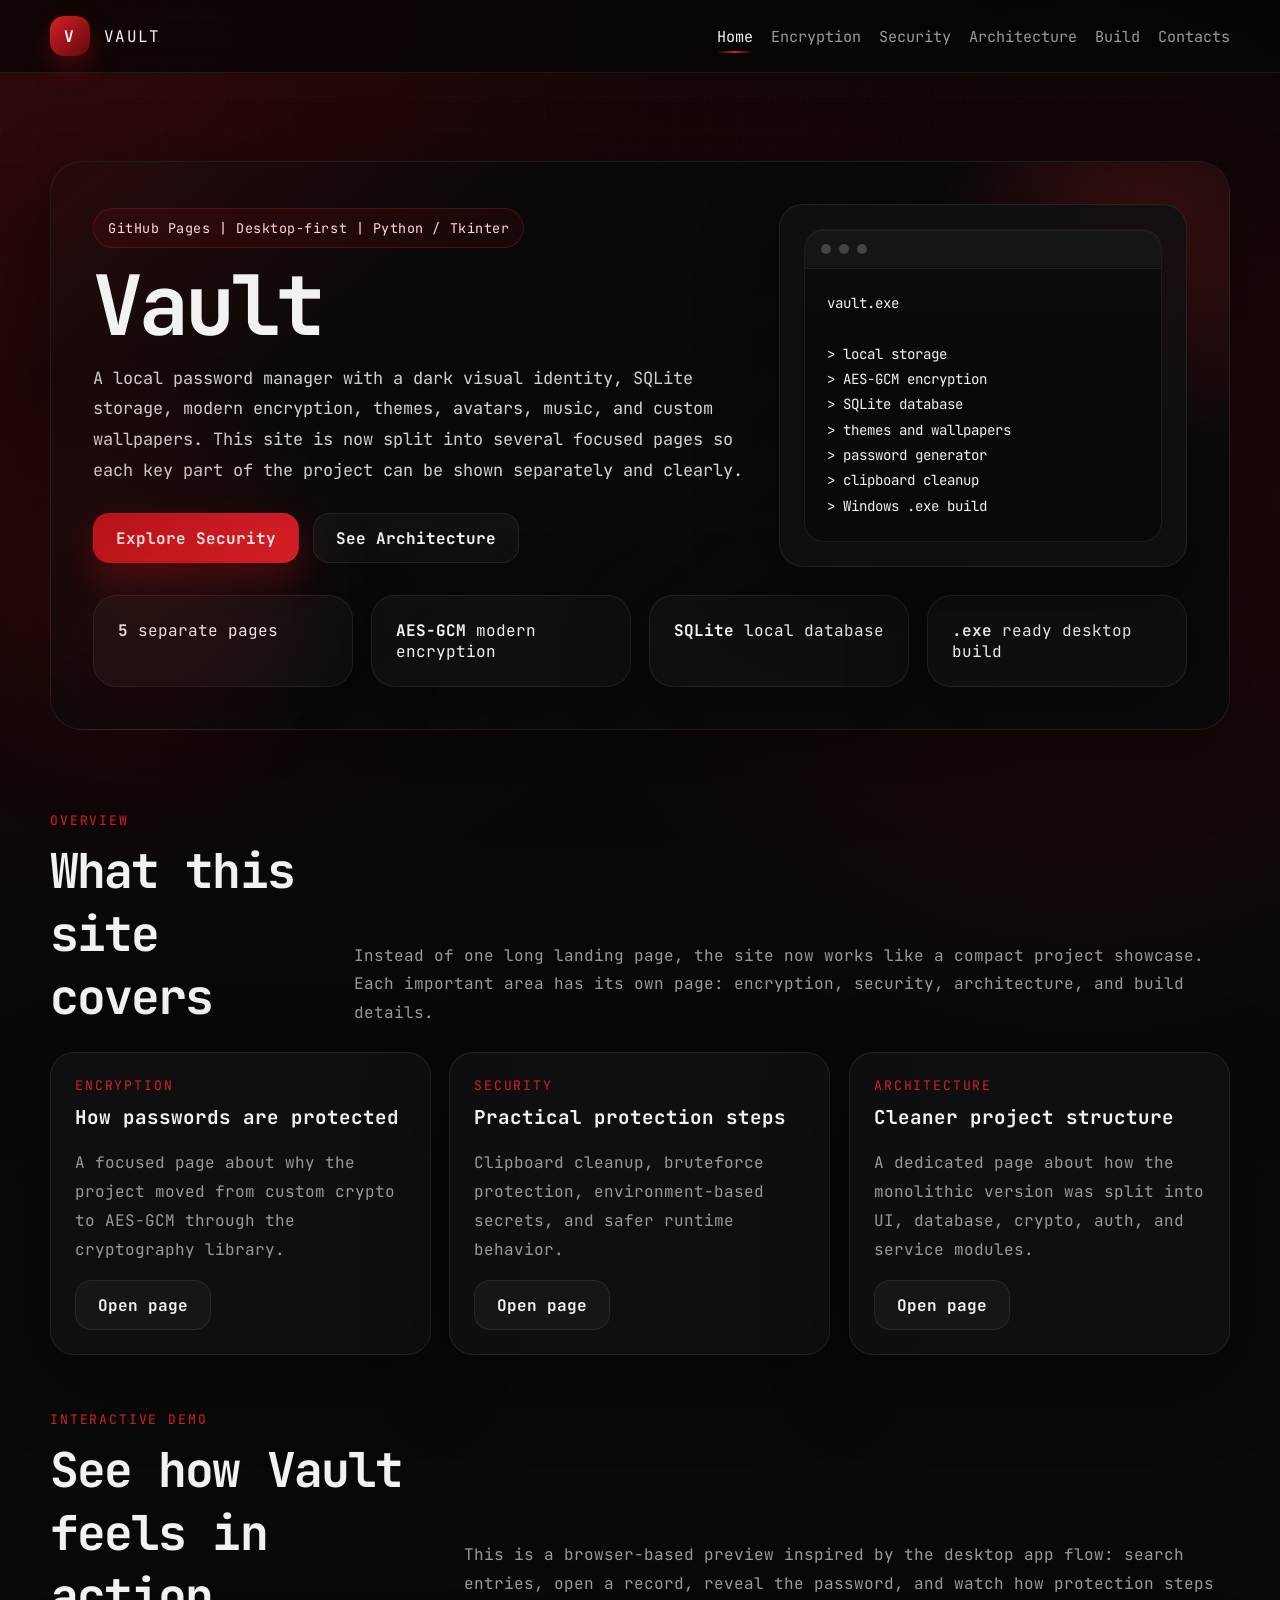
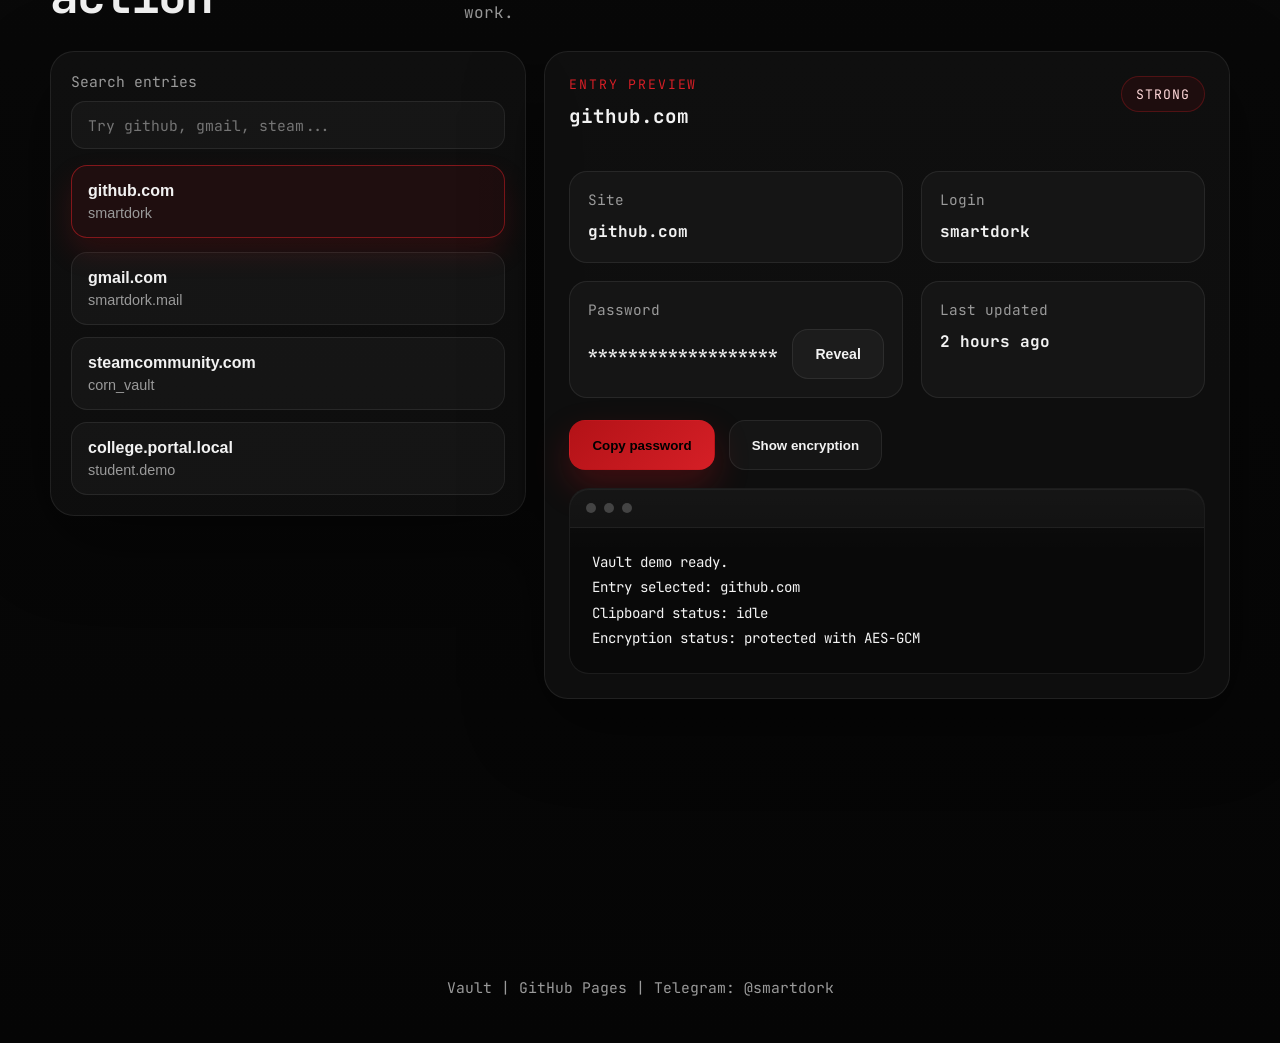
==== commit b59ec5a0: "Switch site font to JetBrains Mono" ====
--- a/index.html
+++ b/index.html
@@ -8,7 +8,7 @@
     <link rel="icon" type="image/x-icon" href="app.ico">
     <link rel="preconnect" href="https://fonts.googleapis.com">
     <link rel="preconnect" href="https://fonts.gstatic.com" crossorigin>
-    <link href="https://fonts.googleapis.com/css2?family=Space+Grotesk:wght@400;500;700&family=IBM+Plex+Mono:wght@400;500;700&display=swap" rel="stylesheet">
+    <link href="https://fonts.googleapis.com/css2?family=JetBrains+Mono:wght@400;500;700;800&display=swap" rel="stylesheet">
     <link rel="stylesheet" href="styles.css">
 </head>
 <body>
--- a/styles.css
+++ b/styles.css
@@ -30,7 +30,7 @@
         radial-gradient(circle at top left, rgba(179, 18, 23, 0.26), transparent 34%),
         radial-gradient(circle at 85% 18%, rgba(179, 18, 23, 0.18), transparent 24%),
         linear-gradient(180deg, #050505 0%, #090909 50%, #050505 100%);
-    font-family: "Space Grotesk", sans-serif;
+    font-family: "JetBrains Mono", monospace;
     min-height: 100vh;
     overflow-x: hidden;
 }
@@ -91,7 +91,7 @@
     display: flex;
     align-items: center;
     gap: 14px;
-    font-family: "IBM Plex Mono", monospace;
+    font-family: "JetBrains Mono", monospace;
     letter-spacing: 0.08em;
     text-transform: uppercase;
 }
@@ -325,7 +325,7 @@
     border: 1px solid rgba(213, 31, 38, 0.28);
     background: rgba(179, 18, 23, 0.1);
     color: #ffd8da;
-    font-family: "IBM Plex Mono", monospace;
+    font-family: "JetBrains Mono", monospace;
     font-size: 0.82rem;
     text-transform: uppercase;
     letter-spacing: 0.08em;
@@ -382,7 +382,7 @@
 .eyebrow,
 .section-tag,
 .feature-kicker {
-    font-family: "IBM Plex Mono", monospace;
+    font-family: "JetBrains Mono", monospace;
 }
 
 .eyebrow {
@@ -549,7 +549,7 @@
     margin: 0;
     padding: 22px;
     color: #f4f4f4;
-    font-family: "IBM Plex Mono", monospace;
+    font-family: "JetBrains Mono", monospace;
     font-size: 0.88rem;
     line-height: 1.8;
     white-space: pre-wrap;
@@ -599,7 +599,7 @@
 
 .timeline-item strong {
     color: var(--accent-bright);
-    font-family: "IBM Plex Mono", monospace;
+    font-family: "JetBrains Mono", monospace;
     font-size: 0.88rem;
     letter-spacing: 0.06em;
     text-transform: uppercase;
@@ -636,7 +636,7 @@
 
 .breadcrumb {
     color: var(--muted);
-    font-family: "IBM Plex Mono", monospace;
+    font-family: "JetBrains Mono", monospace;
     font-size: 0.84rem;
     letter-spacing: 0.04em;
     text-transform: uppercase;
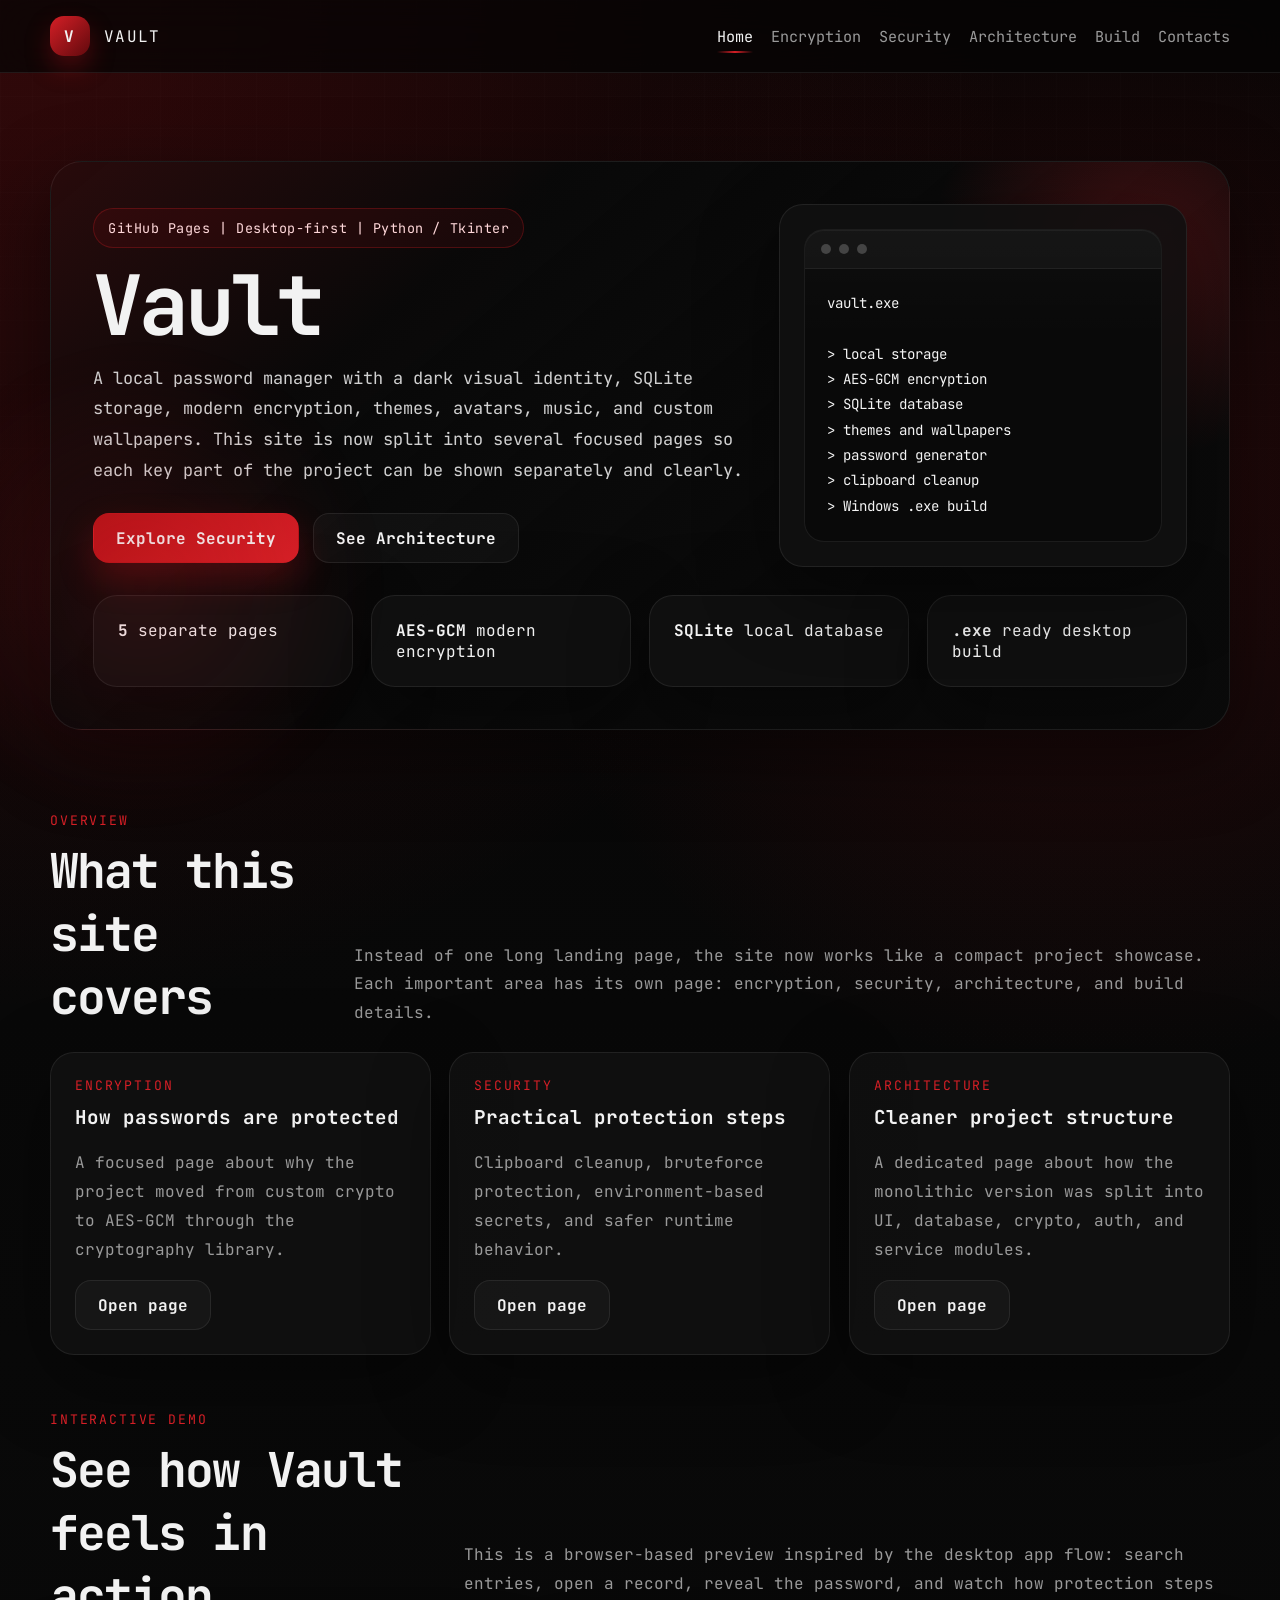
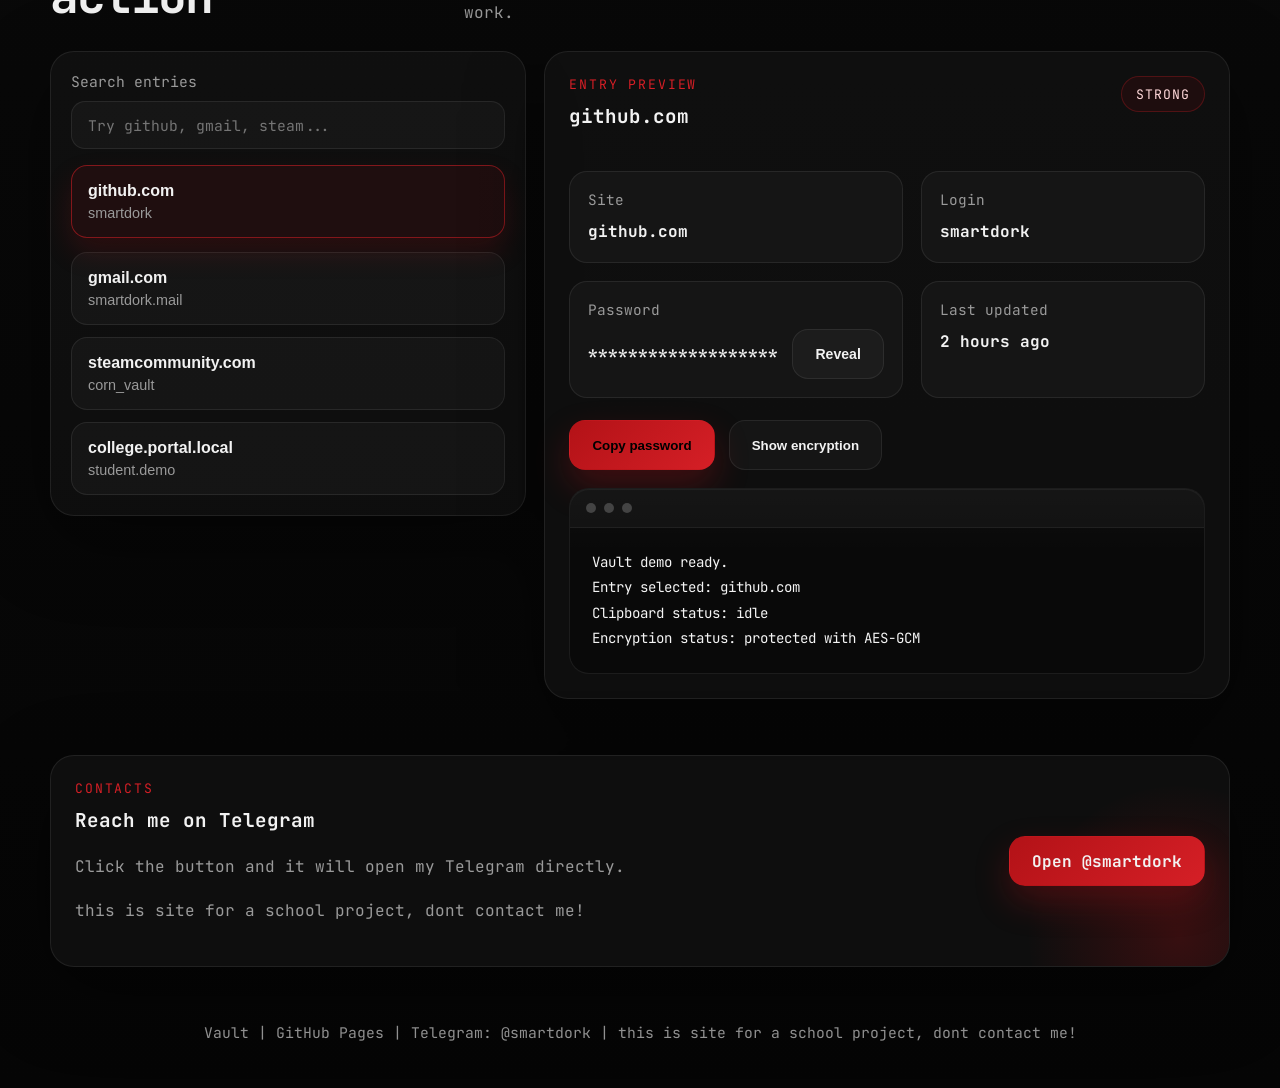
==== commit 1972cbc8: "Add school project notice to site" ====
--- a/index.html
+++ b/index.html
@@ -232,6 +232,7 @@
                         <div class="section-tag">Contacts</div>
                         <h3>Reach me on Telegram</h3>
                         <p>Click the button and it will open my Telegram directly.</p>
+                        <p>this is site for a school project, dont contact me!</p>
                     </div>
                     <a class="button button-primary" href="https://t.me/smartdork" target="_blank" rel="noopener noreferrer">
                         Open @smartdork
@@ -243,7 +244,7 @@
 
     <footer>
         <div class="container">
-            Vault | GitHub Pages | Telegram: @smartdork
+            Vault | GitHub Pages | Telegram: @smartdork | this is site for a school project, dont contact me!
         </div>
     </footer>
     <script src="script.js"></script>
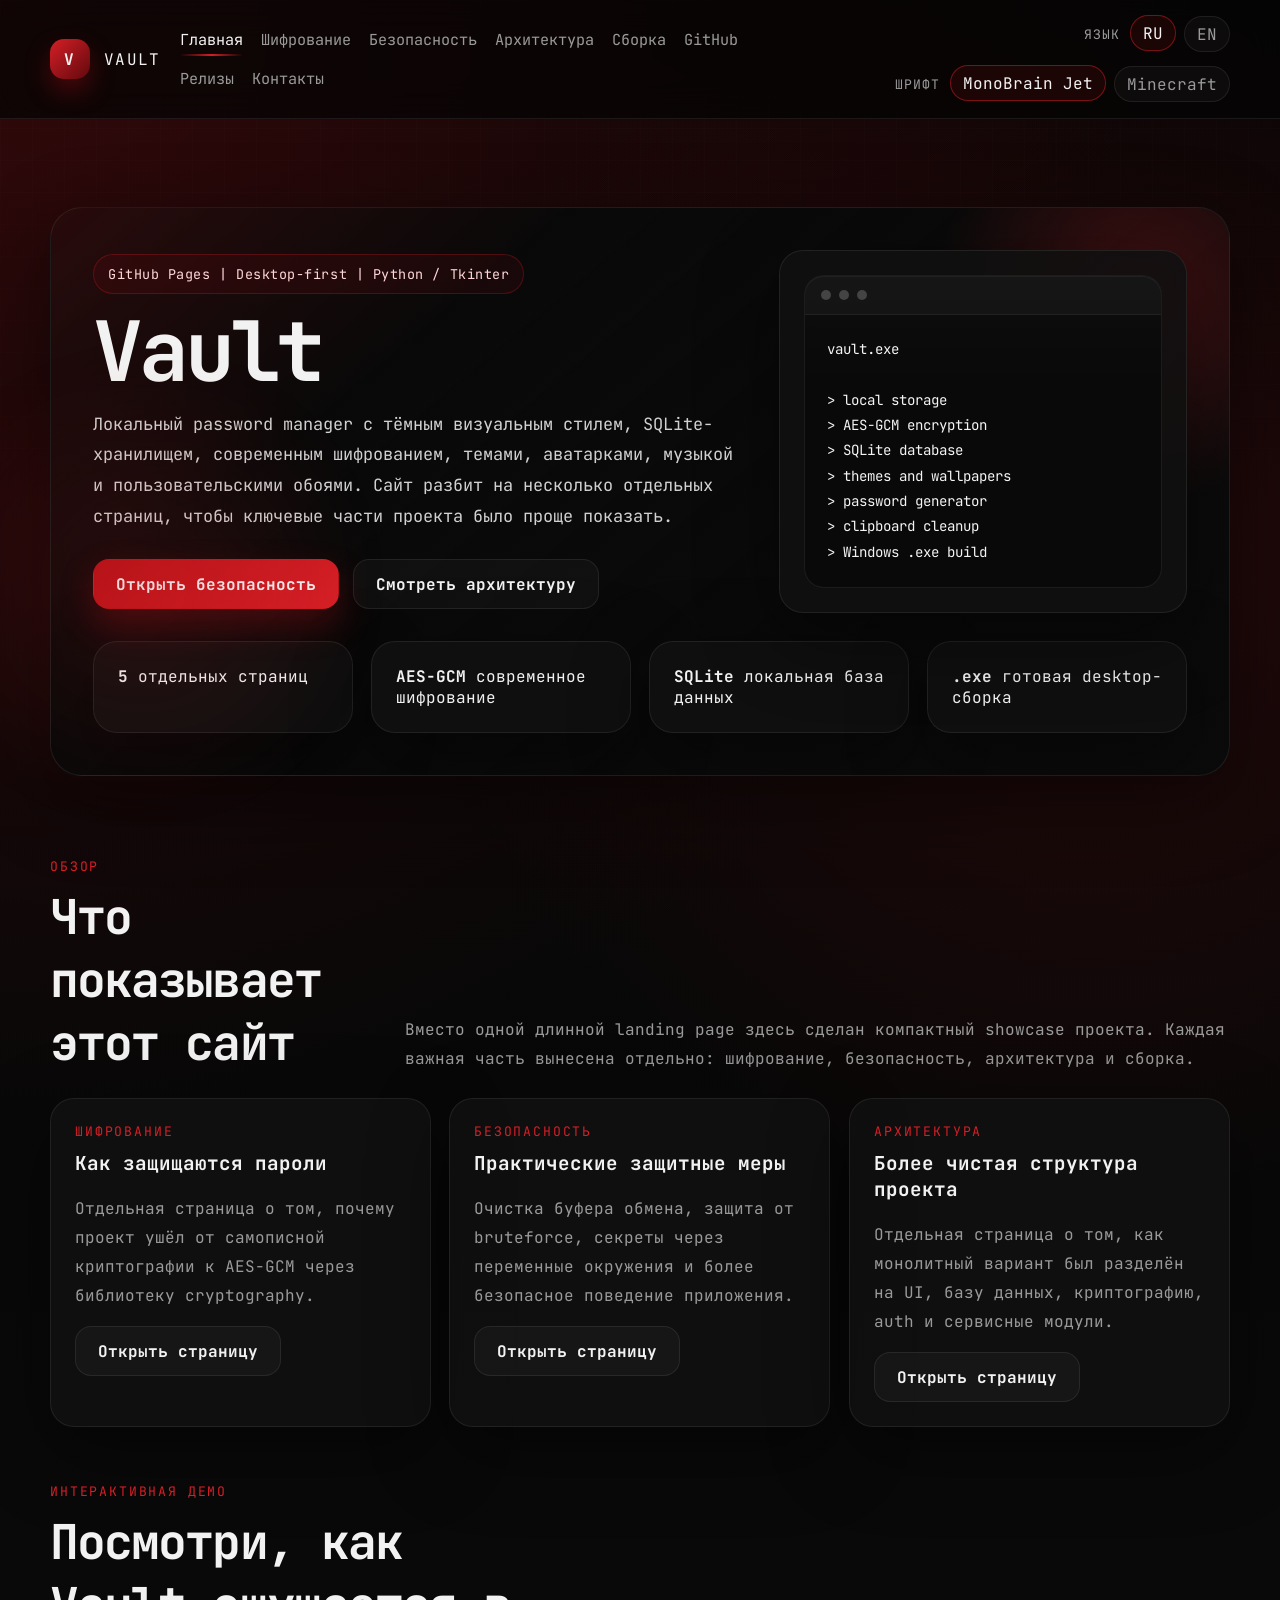
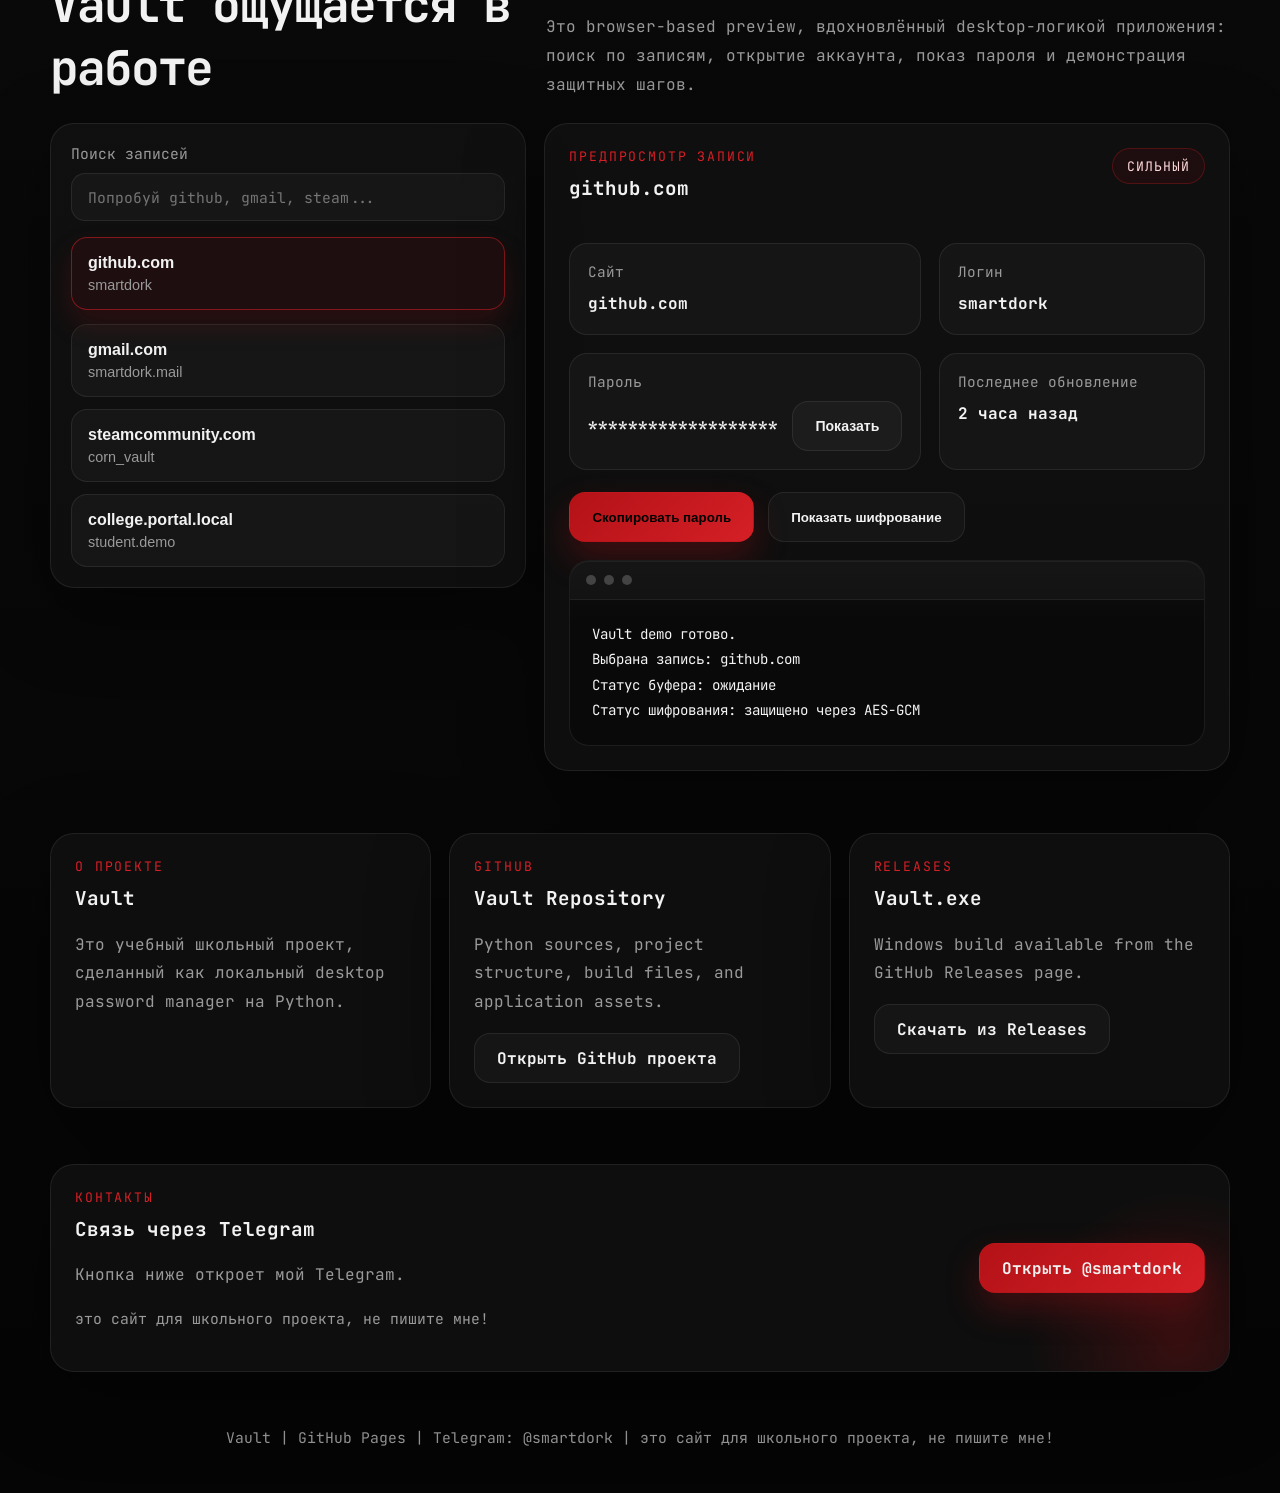
==== commit 5d8431f4: "Add bilingual site controls and project links" ====
--- a/index.html
+++ b/index.html
@@ -1,9 +1,9 @@
 <!DOCTYPE html>
-<html lang="en">
+<html lang="ru">
 <head>
     <meta charset="UTF-8">
     <meta name="viewport" content="width=device-width, initial-scale=1.0">
-    <meta name="description" content="Vault is a local password manager built with Python, Tkinter, SQLite, and modern encryption.">
+    <meta name="description" data-i18n-content="hero_text" content="Локальный password manager с тёмным визуальным стилем, SQLite-хранилищем, современным шифрованием, темами, аватарками, музыкой и пользовательскими обоями.">
     <title>Vault | Home</title>
     <link rel="icon" type="image/x-icon" href="app.ico">
     <link rel="preconnect" href="https://fonts.googleapis.com">
@@ -11,7 +11,7 @@
     <link href="https://fonts.googleapis.com/css2?family=JetBrains+Mono:wght@400;500;700;800&display=swap" rel="stylesheet">
     <link rel="stylesheet" href="styles.css">
 </head>
-<body>
+<body class="font-jetbrains">
     <header class="topbar">
         <div class="container topbar-inner">
             <a class="brand" href="index.html">
@@ -19,13 +19,31 @@
                 <span>Vault</span>
             </a>
             <nav class="nav">
-                <a class="active" href="index.html">Home</a>
-                <a href="encryption.html">Encryption</a>
-                <a href="security.html">Security</a>
-                <a href="architecture.html">Architecture</a>
-                <a href="build.html">Build</a>
-                <a href="https://t.me/smartdork" target="_blank" rel="noopener noreferrer">Contacts</a>
+                <a class="active" href="index.html" data-i18n="nav_home">Главная</a>
+                <a href="encryption.html" data-i18n="nav_encryption">Шифрование</a>
+                <a href="security.html" data-i18n="nav_security">Безопасность</a>
+                <a href="architecture.html" data-i18n="nav_architecture">Архитектура</a>
+                <a href="build.html" data-i18n="nav_build">Сборка</a>
+                <a href="https://github.com/alexcrazy226/Vault" target="_blank" rel="noopener noreferrer" data-i18n="nav_github">GitHub</a>
+                <a href="https://github.com/alexcrazy226/Vault/releases" target="_blank" rel="noopener noreferrer" data-i18n="nav_releases">Релизы</a>
+                <a href="https://t.me/smartdork" target="_blank" rel="noopener noreferrer" data-i18n="nav_contacts">Контакты</a>
             </nav>
+            <div class="topbar-controls">
+                <div class="control-group">
+                    <span class="control-label" data-i18n="control_language">Язык</span>
+                    <div class="toggle-row">
+                        <button class="toggle-chip is-active" type="button" data-language-button="ru">RU</button>
+                        <button class="toggle-chip" type="button" data-language-button="en">EN</button>
+                    </div>
+                </div>
+                <div class="control-group">
+                    <span class="control-label" data-i18n="control_font">Шрифт</span>
+                    <div class="toggle-row">
+                        <button class="toggle-chip is-active" type="button" data-font-button="jetbrains" data-i18n="font_jetbrains">MonoBrain Jet</button>
+                        <button class="toggle-chip" type="button" data-font-button="minecraft" data-i18n="font_minecraft">Minecraft</button>
+                    </div>
+                </div>
+            </div>
         </div>
     </header>
 
@@ -34,17 +52,12 @@
             <div class="container hero-shell reveal">
                 <div class="hero-grid">
                     <div class="hero-copy">
-                        <div class="eyebrow">GitHub Pages | Desktop-first | Python / Tkinter</div>
+                        <div class="eyebrow" data-i18n="hero_eyebrow">GitHub Pages | Desktop-first | Python / Tkinter</div>
                         <h1>Vault</h1>
-                        <p>
-                            A local password manager with a dark visual identity, SQLite storage,
-                            modern encryption, themes, avatars, music, and custom wallpapers.
-                            This site is now split into several focused pages so each key part of the project
-                            can be shown separately and clearly.
-                        </p>
+                        <p data-i18n="hero_text">Локальный password manager с тёмным визуальным стилем, SQLite-хранилищем, современным шифрованием, темами, аватарками, музыкой и пользовательскими обоями. Сайт разбит на несколько отдельных страниц, чтобы ключевые части проекта было проще показать.</p>
                         <div class="hero-actions">
-                            <a class="button button-primary" href="security.html">Explore Security</a>
-                            <a class="button button-secondary" href="architecture.html">See Architecture</a>
+                            <a class="button button-primary" href="security.html" data-i18n="hero_primary">Открыть безопасность</a>
+                            <a class="button button-secondary" href="architecture.html" data-i18n="hero_secondary">Смотреть архитектуру</a>
                         </div>
                     </div>
 
@@ -71,19 +84,19 @@
                 <div class="stats">
                     <article class="stat reveal reveal-delay-1 tilt-card">
                         <strong>5</strong>
-                        <span>separate pages</span>
+                        <span data-i18n="stat_pages">отдельных страниц</span>
                     </article>
                     <article class="stat reveal reveal-delay-2 tilt-card">
                         <strong>AES-GCM</strong>
-                        <span>modern encryption</span>
+                        <span data-i18n="stat_encryption">современное шифрование</span>
                     </article>
                     <article class="stat reveal reveal-delay-3 tilt-card">
                         <strong>SQLite</strong>
-                        <span>local database</span>
+                        <span data-i18n="stat_database">локальная база данных</span>
                     </article>
                     <article class="stat reveal reveal-delay-4 tilt-card">
                         <strong>.exe</strong>
-                        <span>ready desktop build</span>
+                        <span data-i18n="stat_build">готовая desktop-сборка</span>
                     </article>
                 </div>
             </div>
@@ -93,40 +106,37 @@
             <div class="container">
                 <div class="section-header">
                     <div>
-                        <div class="section-tag">Overview</div>
-                        <h2>What this site covers</h2>
-                    </div>
-                    <div class="section-copy">
-                        Instead of one long landing page, the site now works like a compact project showcase.
-                        Each important area has its own page: encryption, security, architecture, and build details.
-                    </div>
+                        <div class="section-tag" data-i18n="overview_tag">Обзор</div>
+                        <h2 data-i18n="overview_title">Что показывает этот сайт</h2>
+                    </div>
+                    <div class="section-copy" data-i18n="overview_copy">Вместо одной длинной landing page здесь сделан компактный showcase проекта. Каждая важная часть вынесена отдельно: шифрование, безопасность, архитектура и сборка.</div>
                 </div>
 
                 <div class="feature-grid">
                     <article class="feature-card tilt-card reveal reveal-delay-1">
-                        <div class="feature-kicker">Encryption</div>
-                        <h3>How passwords are protected</h3>
-                        <p>A focused page about why the project moved from custom crypto to AES-GCM through the cryptography library.</p>
-                        <div class="button-row">
-                            <a class="button button-secondary" href="encryption.html">Open page</a>
+                        <div class="feature-kicker" data-i18n="card_encryption_tag">Шифрование</div>
+                        <h3 data-i18n="card_encryption_title">Как защищаются пароли</h3>
+                        <p data-i18n="card_encryption_text">Отдельная страница о том, почему проект ушёл от самописной криптографии к AES-GCM через библиотеку cryptography.</p>
+                        <div class="button-row">
+                            <a class="button button-secondary" href="encryption.html" data-i18n="open_page">Открыть страницу</a>
                         </div>
                     </article>
 
                     <article class="feature-card tilt-card reveal reveal-delay-2">
-                        <div class="feature-kicker">Security</div>
-                        <h3>Practical protection steps</h3>
-                        <p>Clipboard cleanup, bruteforce protection, environment-based secrets, and safer runtime behavior.</p>
-                        <div class="button-row">
-                            <a class="button button-secondary" href="security.html">Open page</a>
+                        <div class="feature-kicker" data-i18n="card_security_tag">Безопасность</div>
+                        <h3 data-i18n="card_security_title">Практические защитные меры</h3>
+                        <p data-i18n="card_security_text">Очистка буфера обмена, защита от bruteforce, секреты через переменные окружения и более безопасное поведение приложения.</p>
+                        <div class="button-row">
+                            <a class="button button-secondary" href="security.html" data-i18n="open_page">Открыть страницу</a>
                         </div>
                     </article>
 
                     <article class="feature-card tilt-card reveal reveal-delay-3">
-                        <div class="feature-kicker">Architecture</div>
-                        <h3>Cleaner project structure</h3>
-                        <p>A dedicated page about how the monolithic version was split into UI, database, crypto, auth, and service modules.</p>
-                        <div class="button-row">
-                            <a class="button button-secondary" href="architecture.html">Open page</a>
+                        <div class="feature-kicker" data-i18n="card_architecture_tag">Архитектура</div>
+                        <h3 data-i18n="card_architecture_title">Более чистая структура проекта</h3>
+                        <p data-i18n="card_architecture_text">Отдельная страница о том, как монолитный вариант был разделён на UI, базу данных, криптографию, auth и сервисные модули.</p>
+                        <div class="button-row">
+                            <a class="button button-secondary" href="architecture.html" data-i18n="open_page">Открыть страницу</a>
                         </div>
                     </article>
                 </div>
@@ -137,36 +147,33 @@
             <div class="container">
                 <div class="section-header">
                     <div>
-                        <div class="section-tag">Interactive Demo</div>
-                        <h2>See how Vault feels in action</h2>
-                    </div>
-                    <div class="section-copy">
-                        This is a browser-based preview inspired by the desktop app flow:
-                        search entries, open a record, reveal the password, and watch how protection steps work.
-                    </div>
+                        <div class="section-tag" data-i18n="demo_tag">Интерактивная демо</div>
+                        <h2 data-i18n="demo_title">Посмотри, как Vault ощущается в работе</h2>
+                    </div>
+                    <div class="section-copy" data-i18n="demo_copy">Это browser-based preview, вдохновлённый desktop-логикой приложения: поиск по записям, открытие аккаунта, показ пароля и демонстрация защитных шагов.</div>
                 </div>
 
                 <div class="demo-shell">
                     <div class="demo-sidebar floating-panel reveal reveal-delay-1">
                         <label class="demo-search">
-                            <span>Search entries</span>
-                            <input id="vaultSearch" type="text" placeholder="Try github, gmail, steam...">
+                            <span data-i18n="search_label">Поиск записей</span>
+                            <input id="vaultSearch" type="text" placeholder="Попробуй github, gmail, steam..." data-i18n-placeholder="search_placeholder">
                         </label>
 
                         <div id="vaultList" class="vault-list" aria-live="polite">
-                            <button class="vault-item active" type="button" data-site="github.com" data-login="smartdork" data-password="ghp_x91!vaultDemo42" data-strength="Strong" data-last="2 hours ago">
+                            <button class="vault-item active" type="button" data-site="github.com" data-login="smartdork" data-password="ghp_x91!vaultDemo42" data-strength="strong" data-last="2h">
                                 <strong>github.com</strong>
                                 <span>smartdork</span>
                             </button>
-                            <button class="vault-item" type="button" data-site="gmail.com" data-login="smartdork.mail" data-password="M4il!Safe#2026" data-strength="Strong" data-last="Yesterday">
+                            <button class="vault-item" type="button" data-site="gmail.com" data-login="smartdork.mail" data-password="M4il!Safe#2026" data-strength="strong" data-last="yesterday">
                                 <strong>gmail.com</strong>
                                 <span>smartdork.mail</span>
                             </button>
-                            <button class="vault-item" type="button" data-site="steamcommunity.com" data-login="corn_vault" data-password="St34m?Locker%77" data-strength="Strong" data-last="3 days ago">
+                            <button class="vault-item" type="button" data-site="steamcommunity.com" data-login="corn_vault" data-password="St34m?Locker%77" data-strength="strong" data-last="3d">
                                 <strong>steamcommunity.com</strong>
                                 <span>corn_vault</span>
                             </button>
-                            <button class="vault-item" type="button" data-site="college.portal.local" data-login="student.demo" data-password="VaultClass!908" data-strength="Medium" data-last="1 week ago">
+                            <button class="vault-item" type="button" data-site="college.portal.local" data-login="student.demo" data-password="VaultClass!908" data-strength="medium" data-last="week">
                                 <strong>college.portal.local</strong>
                                 <span>student.demo</span>
                             </button>
@@ -176,37 +183,37 @@
                     <div class="demo-view panel floating-panel reveal reveal-delay-2">
                         <div class="demo-topline">
                             <div>
-                                <div class="feature-kicker">Entry Preview</div>
+                                <div class="feature-kicker" data-i18n="preview_tag">Предпросмотр записи</div>
                                 <h3 id="demoTitle">github.com</h3>
                             </div>
-                            <span id="demoStrength" class="strength-pill">Strong</span>
+                            <span id="demoStrength" class="strength-pill">Сильный</span>
                         </div>
 
                         <div class="demo-fields">
                             <div class="demo-field">
-                                <span>Site</span>
+                                <span data-i18n="field_site">Сайт</span>
                                 <strong id="demoSite">github.com</strong>
                             </div>
                             <div class="demo-field">
-                                <span>Login</span>
+                                <span data-i18n="field_login">Логин</span>
                                 <strong id="demoLogin">smartdork</strong>
                             </div>
                             <div class="demo-field">
-                                <span>Password</span>
+                                <span data-i18n="field_password">Пароль</span>
                                 <div class="password-row">
                                     <strong id="demoPassword">******************</strong>
-                                    <button id="togglePassword" class="button button-secondary button-small" type="button">Reveal</button>
+                                    <button id="togglePassword" class="button button-secondary button-small" type="button" data-i18n="button_reveal">Показать</button>
                                 </div>
                             </div>
                             <div class="demo-field">
-                                <span>Last updated</span>
-                                <strong id="demoLast">2 hours ago</strong>
+                                <span data-i18n="field_last">Последнее обновление</span>
+                                <strong id="demoLast">2 часа назад</strong>
                             </div>
                         </div>
 
                         <div class="demo-actions">
-                            <button id="copyPassword" class="button button-primary" type="button">Copy password</button>
-                            <button id="encryptPreview" class="button button-secondary" type="button">Show encryption</button>
+                            <button id="copyPassword" class="button button-primary" type="button" data-i18n="button_copy">Скопировать пароль</button>
+                            <button id="encryptPreview" class="button button-secondary" type="button" data-i18n="button_encrypt">Показать шифрование</button>
                         </div>
 
                         <div class="terminal demo-terminal">
@@ -215,12 +222,40 @@
                                 <span></span>
                                 <span></span>
                             </div>
-                            <pre id="demoLog">Vault demo ready.
-Entry selected: github.com
-Clipboard status: idle
-Encryption status: protected with AES-GCM</pre>
-                        </div>
-                    </div>
+                            <pre id="demoLog">Vault demo готово.
+Выбрана запись: github.com
+Статус буфера: ожидание
+Статус шифрования: защищено через AES-GCM</pre>
+                        </div>
+                    </div>
+                </div>
+            </div>
+        </section>
+
+        <section class="section reveal">
+            <div class="container">
+                <div class="feature-grid utility-grid">
+                    <article class="feature-card reveal reveal-delay-1">
+                        <div class="feature-kicker" data-i18n="project_note_title">О проекте</div>
+                        <h3>Vault</h3>
+                        <p data-i18n="project_note_text">Это учебный школьный проект, сделанный как локальный desktop password manager на Python.</p>
+                    </article>
+                    <article class="feature-card reveal reveal-delay-2">
+                        <div class="feature-kicker">GitHub</div>
+                        <h3>Vault Repository</h3>
+                        <p>Python sources, project structure, build files, and application assets.</p>
+                        <div class="button-row">
+                            <a class="button button-secondary" href="https://github.com/alexcrazy226/Vault" target="_blank" rel="noopener noreferrer" data-i18n="github_button">Открыть GitHub проекта</a>
+                        </div>
+                    </article>
+                    <article class="feature-card reveal reveal-delay-3">
+                        <div class="feature-kicker">Releases</div>
+                        <h3>Vault.exe</h3>
+                        <p>Windows build available from the GitHub Releases page.</p>
+                        <div class="button-row">
+                            <a class="button button-secondary" href="https://github.com/alexcrazy226/Vault/releases" target="_blank" rel="noopener noreferrer" data-i18n="releases_button">Скачать из Releases</a>
+                        </div>
+                    </article>
                 </div>
             </div>
         </section>
@@ -229,23 +264,19 @@
             <div class="container">
                 <div class="contact-card">
                     <div>
-                        <div class="section-tag">Contacts</div>
-                        <h3>Reach me on Telegram</h3>
-                        <p>Click the button and it will open my Telegram directly.</p>
-                        <p>this is site for a school project, dont contact me!</p>
-                    </div>
-                    <a class="button button-primary" href="https://t.me/smartdork" target="_blank" rel="noopener noreferrer">
-                        Open @smartdork
-                    </a>
+                        <div class="section-tag" data-i18n="contacts_tag">Контакты</div>
+                        <h3 data-i18n="contacts_title">Связь через Telegram</h3>
+                        <p data-i18n="contacts_text">Кнопка ниже откроет мой Telegram.</p>
+                        <p class="project-warning" data-i18n="school_note">это сайт для школьного проекта, не пишите мне!</p>
+                    </div>
+                    <a class="button button-primary" href="https://t.me/smartdork" target="_blank" rel="noopener noreferrer" data-i18n="contacts_button">Открыть @smartdork</a>
                 </div>
             </div>
         </section>
     </main>
 
     <footer>
-        <div class="container">
-            Vault | GitHub Pages | Telegram: @smartdork | this is site for a school project, dont contact me!
-        </div>
+        <div class="container" data-i18n="footer_note">Vault | GitHub Pages | Telegram: @smartdork | это сайт для школьного проекта, не пишите мне!</div>
     </footer>
     <script src="script.js"></script>
 </body>
--- a/styles.css
+++ b/styles.css
@@ -13,6 +13,14 @@
     --radius-lg: 24px;
     --radius-md: 18px;
     --max-width: 1180px;
+    --site-font: "JetBrains Mono", monospace;
+    --site-font-display: "JetBrains Mono", monospace;
+}
+
+@font-face {
+    font-family: "Minecraft";
+    src: url("minecraft.ttf") format("truetype");
+    font-display: swap;
 }
 
 * {
@@ -30,9 +38,19 @@
         radial-gradient(circle at top left, rgba(179, 18, 23, 0.26), transparent 34%),
         radial-gradient(circle at 85% 18%, rgba(179, 18, 23, 0.18), transparent 24%),
         linear-gradient(180deg, #050505 0%, #090909 50%, #050505 100%);
-    font-family: "JetBrains Mono", monospace;
+    font-family: var(--site-font);
     min-height: 100vh;
     overflow-x: hidden;
+}
+
+body.font-minecraft {
+    --site-font: "Minecraft", "JetBrains Mono", monospace;
+    --site-font-display: "Minecraft", "JetBrains Mono", monospace;
+}
+
+body.font-jetbrains {
+    --site-font: "JetBrains Mono", monospace;
+    --site-font-display: "JetBrains Mono", monospace;
 }
 
 body::before {
@@ -91,7 +109,7 @@
     display: flex;
     align-items: center;
     gap: 14px;
-    font-family: "JetBrains Mono", monospace;
+    font-family: var(--site-font-display);
     letter-spacing: 0.08em;
     text-transform: uppercase;
 }
@@ -150,6 +168,53 @@
     transform: scaleX(1);
 }
 
+.topbar-controls {
+    display: flex;
+    align-items: center;
+    flex-wrap: wrap;
+    justify-content: end;
+    gap: 14px;
+}
+
+.control-group {
+    display: flex;
+    align-items: center;
+    gap: 10px;
+}
+
+.control-label {
+    color: var(--muted);
+    font-size: 0.82rem;
+    text-transform: uppercase;
+    letter-spacing: 0.08em;
+}
+
+.toggle-row {
+    display: flex;
+    gap: 8px;
+    flex-wrap: wrap;
+}
+
+.toggle-chip {
+    min-height: 36px;
+    padding: 0 12px;
+    border-radius: 999px;
+    border: 1px solid var(--line);
+    background: rgba(255, 255, 255, 0.03);
+    color: var(--muted);
+    font: inherit;
+    cursor: pointer;
+    transition: transform 0.2s ease, border-color 0.2s ease, color 0.2s ease, background 0.2s ease;
+}
+
+.toggle-chip:hover,
+.toggle-chip.is-active {
+    transform: translateY(-1px);
+    border-color: rgba(213, 31, 38, 0.5);
+    color: var(--text);
+    background: rgba(179, 18, 23, 0.12);
+}
+
 .page {
     padding: 56px 0 46px;
 }
@@ -223,6 +288,10 @@
 
 .feature-grid {
     grid-template-columns: repeat(3, 1fr);
+}
+
+.utility-grid {
+    margin-top: 6px;
 }
 
 .stats {
@@ -325,7 +394,7 @@
     border: 1px solid rgba(213, 31, 38, 0.28);
     background: rgba(179, 18, 23, 0.1);
     color: #ffd8da;
-    font-family: "JetBrains Mono", monospace;
+    font-family: var(--site-font-display);
     font-size: 0.82rem;
     text-transform: uppercase;
     letter-spacing: 0.08em;
@@ -382,7 +451,7 @@
 .eyebrow,
 .section-tag,
 .feature-kicker {
-    font-family: "JetBrains Mono", monospace;
+    font-family: var(--site-font-display);
 }
 
 .eyebrow {
@@ -549,7 +618,7 @@
     margin: 0;
     padding: 22px;
     color: #f4f4f4;
-    font-family: "JetBrains Mono", monospace;
+    font-family: var(--site-font-display);
     font-size: 0.88rem;
     line-height: 1.8;
     white-space: pre-wrap;
@@ -599,7 +668,7 @@
 
 .timeline-item strong {
     color: var(--accent-bright);
-    font-family: "JetBrains Mono", monospace;
+    font-family: var(--site-font-display);
     font-size: 0.88rem;
     letter-spacing: 0.06em;
     text-transform: uppercase;
@@ -630,13 +699,18 @@
     z-index: 1;
 }
 
+.project-warning {
+    color: #ffd8da;
+    font-size: 0.92rem;
+}
+
 .page-title {
     margin-bottom: 10px;
 }
 
 .breadcrumb {
     color: var(--muted);
-    font-family: "JetBrains Mono", monospace;
+    font-family: var(--site-font-display);
     font-size: 0.84rem;
     letter-spacing: 0.04em;
     text-transform: uppercase;
@@ -714,6 +788,17 @@
     }
     50% {
         transform: translateY(-8px);
+    }
+}
+
+@media (max-width: 1180px) {
+    .topbar-inner {
+        align-items: start;
+        flex-direction: column;
+    }
+
+    .topbar-controls {
+        justify-content: start;
     }
 }
 
@@ -769,7 +854,8 @@
     }
 
     .password-row,
-    .demo-topline {
+    .demo-topline,
+    .control-group {
         flex-direction: column;
         align-items: start;
     }
